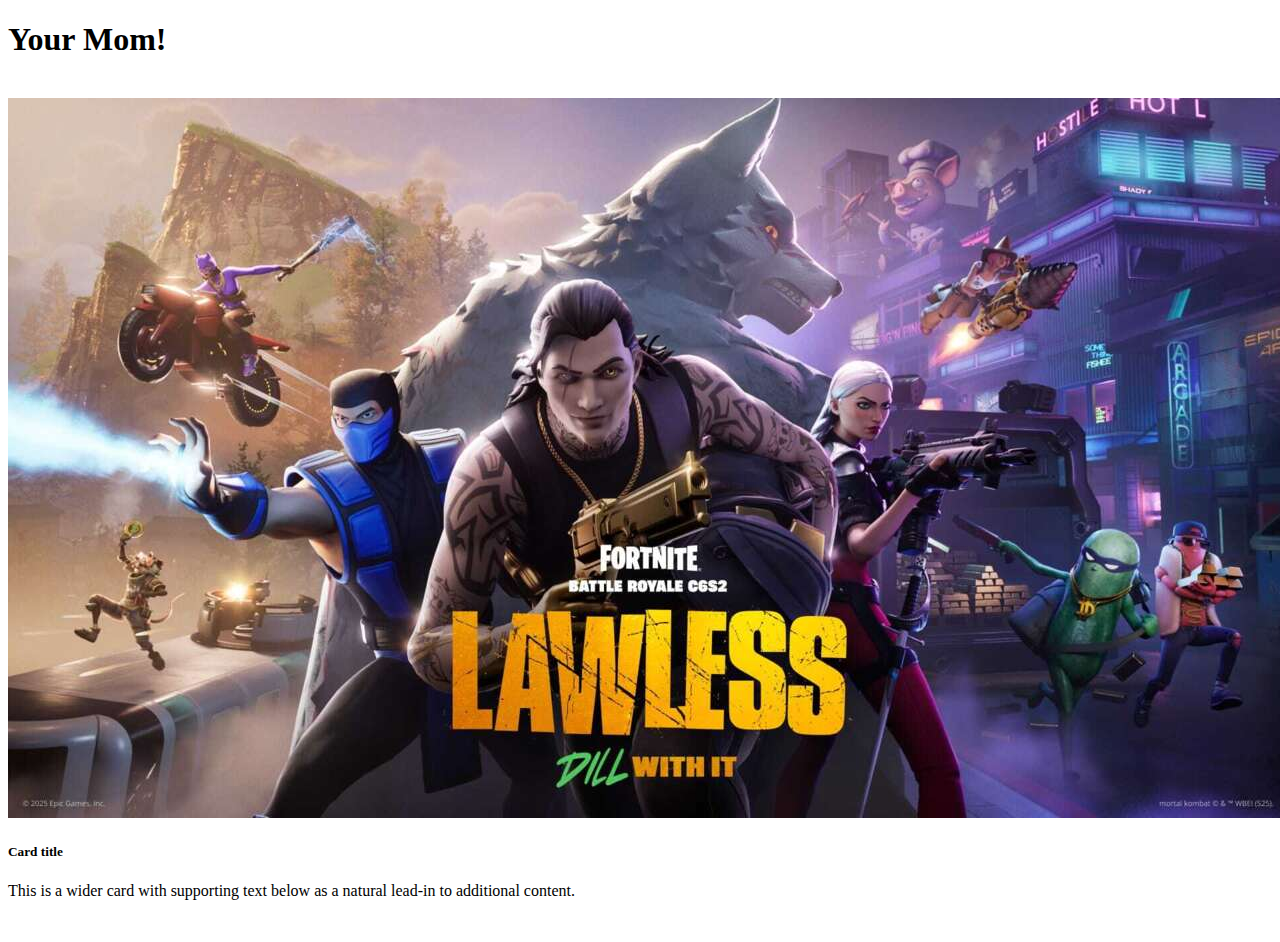
==== ct-Module05-bootstrap-Assignment02-recreatePage/home.html @ de4bc873 "Finished navbar" ====
<!DOCTYPE html>
<html lang="en">
<head>
    <meta charset="UTF-8">
    <meta name="viewport" content="width=device-width, initial-scale=1.0">
    <title>Home</title>
</head>
<body>
    <h1>Your Mom!</h1>
    <div class="container-fluid" id="homeContainer">
        <div class="topStoryContainer d-grid justify-content-around row">
            <div class="row row-cols-1 row-cols-md-2" id="twoTopAritcles">
                <div class="row-md- card-img-overlay" id="article1">
                    <img class="placeholder">
                    <div class="card bg-transparent text-light">
                        <img src="assets/img/gsExampleImg01.jpg" class="card-img" alt="card-img-overlay">
                        <div class="card-img-overlay">
                            <h5 class="card-title">Card title</h5>
                            <p class="card-text">This is a wider card with supporting text below as a natural lead-in to additional content.</p>
                            
                        </div>
                        </div>
                </div>
                <div id="article2 grid-cols-5">
                    <img class="placeholder" id="article2">
                </div>
            </div>
        </div>
        <!-- end of topStoryContainer -->

    </div>
</body>
</html>
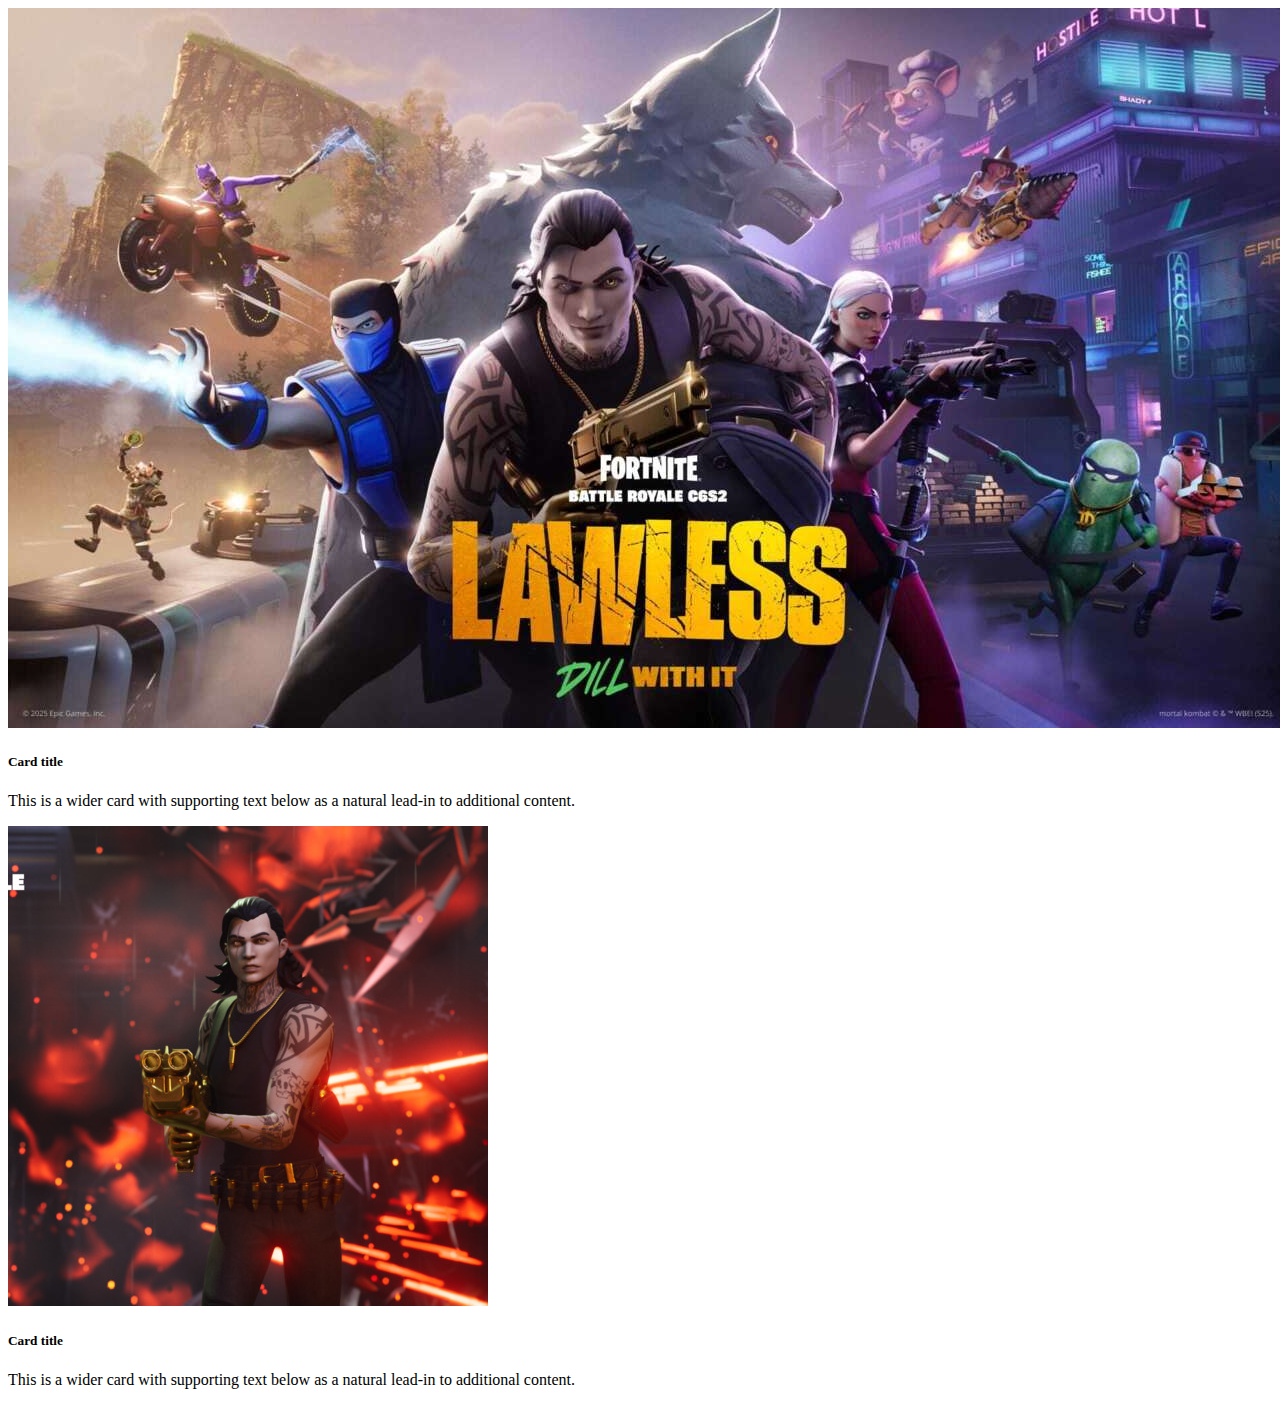
==== commit f768d01a: "Added home content" ====
--- a/ct-Module05-bootstrap-Assignment02-recreatePage/home.html
+++ b/ct-Module05-bootstrap-Assignment02-recreatePage/home.html
@@ -1,33 +1,35 @@
 <!DOCTYPE html>
 <html lang="en">
 <head>
-    <meta charset="UTF-8">
-    <meta name="viewport" content="width=device-width, initial-scale=1.0">
     <title>Home</title>
 </head>
-<body>
-    <h1>Your Mom!</h1>
-    <div class="container-fluid" id="homeContainer">
-        <div class="topStoryContainer d-grid justify-content-around row">
-            <div class="row row-cols-1 row-cols-md-2" id="twoTopAritcles">
-                <div class="row-md- card-img-overlay" id="article1">
-                    <img class="placeholder">
-                    <div class="card bg-transparent text-light">
-                        <img src="assets/img/gsExampleImg01.jpg" class="card-img" alt="card-img-overlay">
+</body>
+    <div class="container-fluid h-100 position-relative d-grid flex-column" id="homeContainer">
+        <div class="card-group" id="topStoryContainer">
+            <div class="row gx-md-0 gx-lg-3 gy-3 px-md-3" id="topAritcles">
+                
+                <!-- First Card - Larger on md/lg -->
+                <div class="col-12 col-md-7 align-items-stretch">
+                    <div class="card text-light bg-danger box-content">
+                        <img src="assets/img/gsTopStory01.jpg" class="card-img img-fluid object-fit-cover" alt="card-img-overlay">
                         <div class="card-img-overlay">
                             <h5 class="card-title">Card title</h5>
                             <p class="card-text">This is a wider card with supporting text below as a natural lead-in to additional content.</p>
-                            
                         </div>
+                    </div>
+                </div>
+                <div class="col-12 col-md-5">
+                    <div class="card text-light bg-primary">
+                        <img src="assets/img/gsTopStory02.jpg" class="card-img img-fluid object-fit-cover" alt="card-img-overlay">
+                        <div class="card-img-overlay">
+                            <h5 class="card-title">Card title</h5>
+                            <p class="card-text">This is a wider card with supporting text below as a natural lead-in to additional content.</p>
                         </div>
+                    </div>
                 </div>
-                <div id="article2 grid-cols-5">
-                    <img class="placeholder" id="article2">
-                </div>
+                
             </div>
         </div>
         <!-- end of topStoryContainer -->
-
     </div>
 </body>
-</html>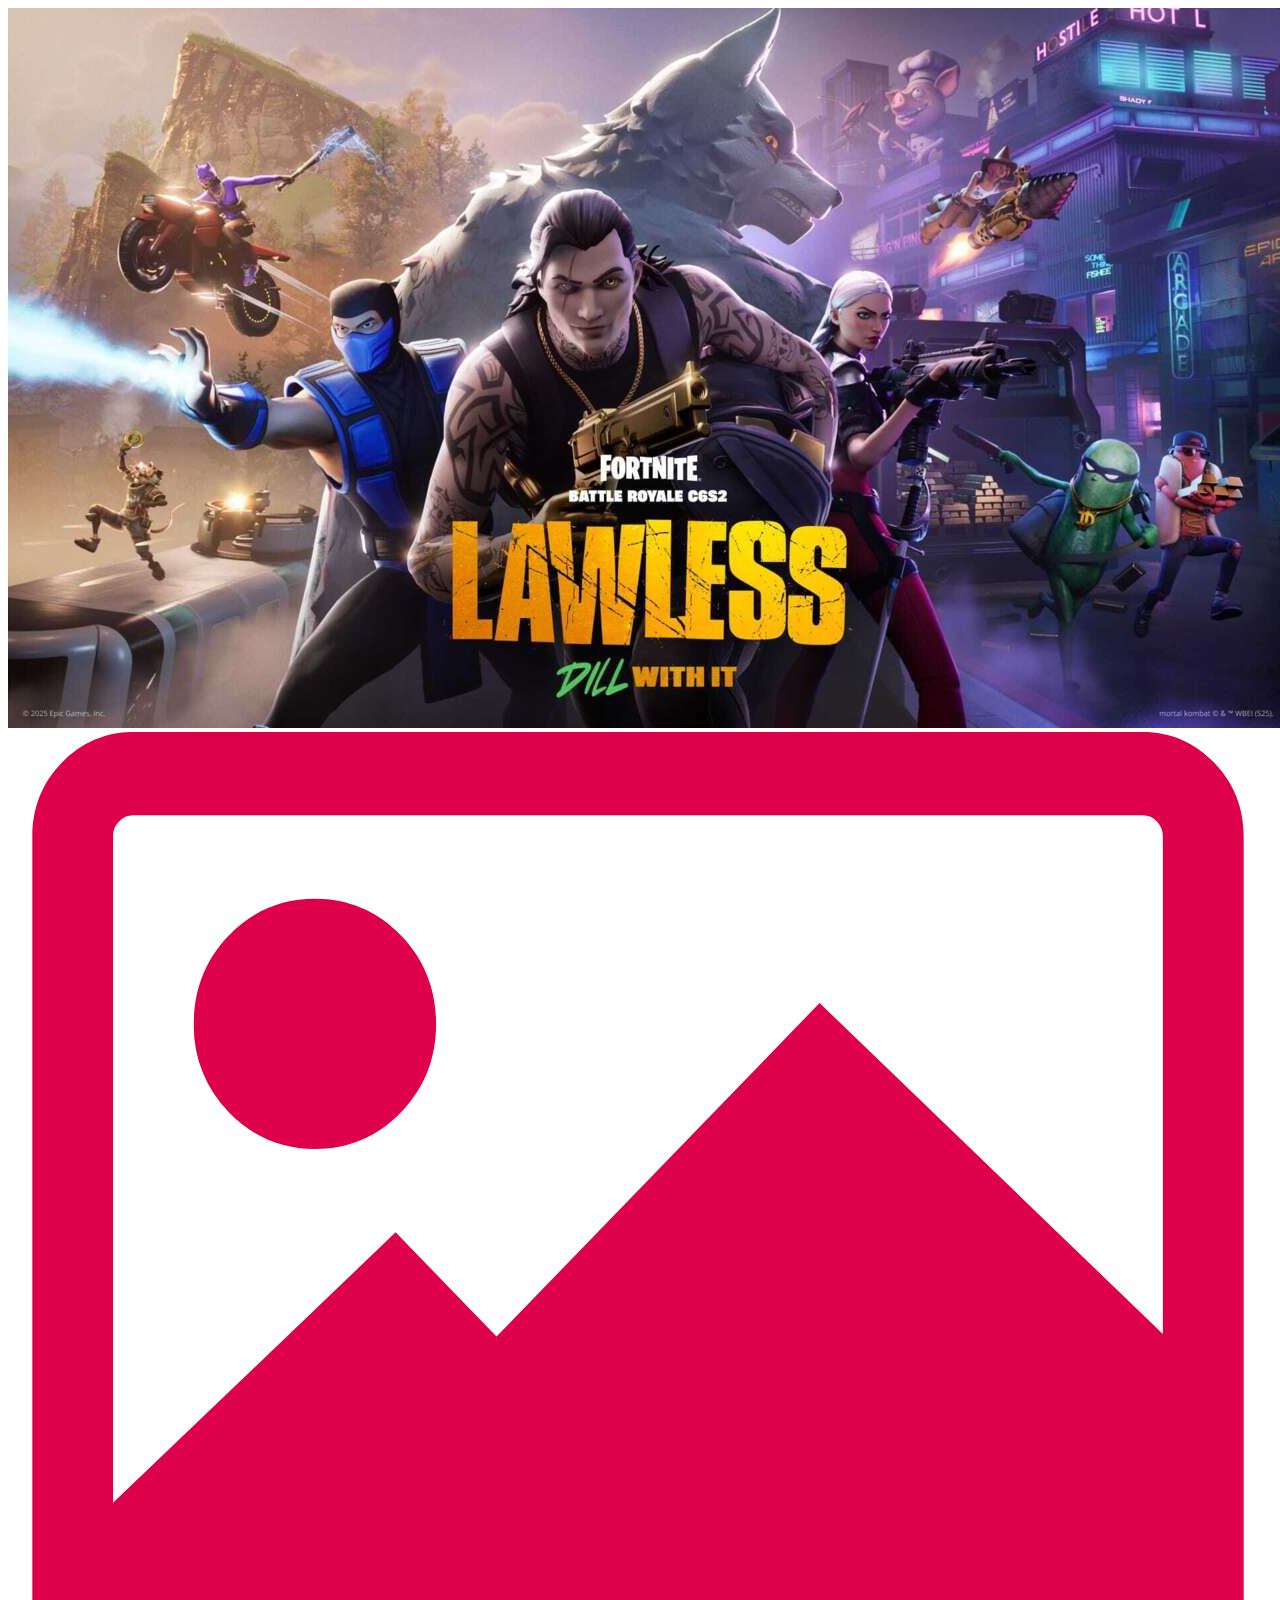
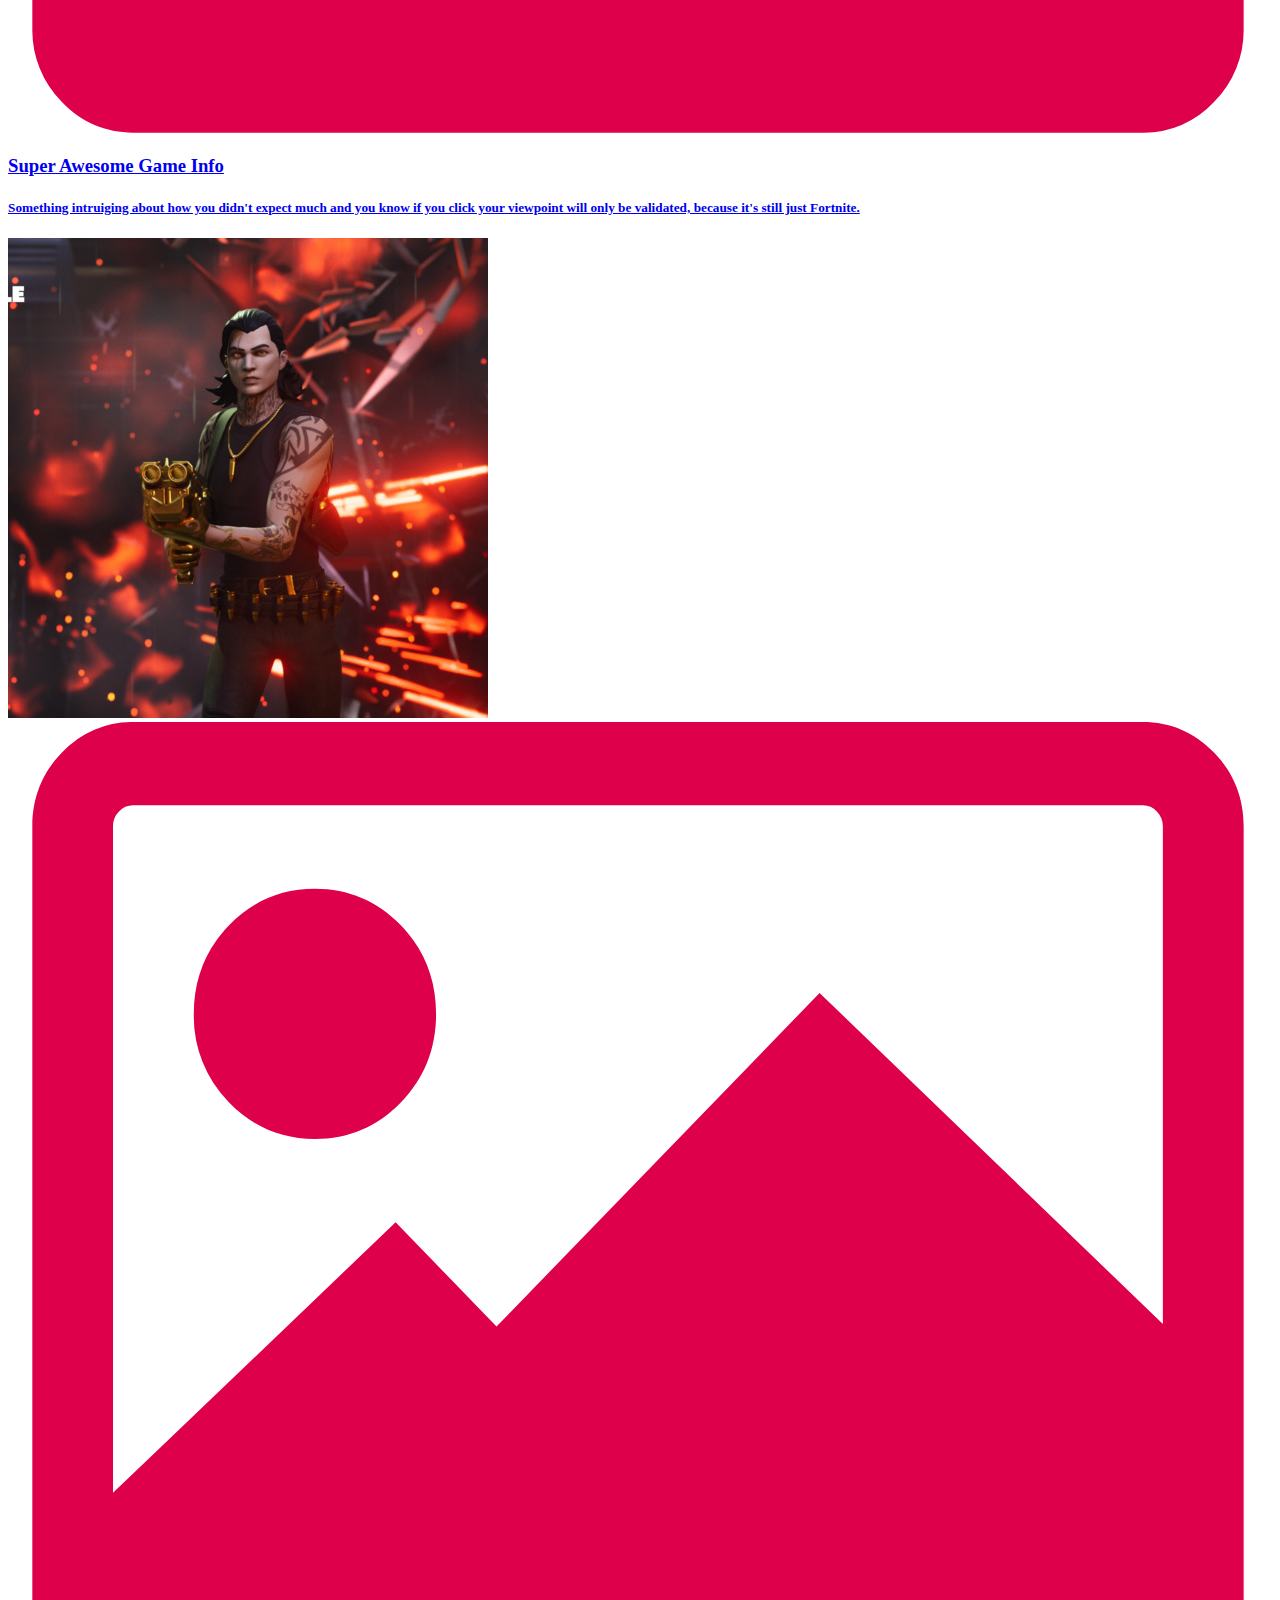
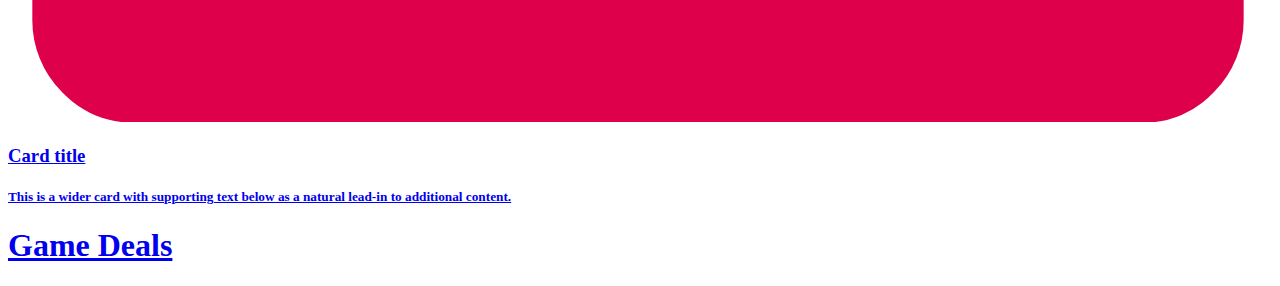
==== commit 4330c030: "Finished cards, added carousel" ====
--- a/ct-Module05-bootstrap-Assignment02-recreatePage/home.html
+++ b/ct-Module05-bootstrap-Assignment02-recreatePage/home.html
@@ -3,33 +3,57 @@
 <head>
     <title>Home</title>
 </head>
-</body>
+<body>
     <div class="container-fluid h-100 position-relative d-grid flex-column" id="homeContainer">
         <div class="card-group" id="topStoryContainer">
-            <div class="row gx-md-0 gx-lg-3 gy-3 px-md-3" id="topAritcles">
-                
-                <!-- First Card - Larger on md/lg -->
-                <div class="col-12 col-md-7 align-items-stretch">
-                    <div class="card text-light bg-danger box-content">
+            <div class="row gx-md-0 gx-lg-3 gy-3 px-md-3 align-items-stretch" id="topArticles">
+                <!-- First Card - Larger on md/lg - fullwidth on sm -->
+                <div class="col-12 col-md-7 d-flex">
+                    <a href="#" class="card text-light w-100">
                         <img src="assets/img/gsTopStory01.jpg" class="card-img img-fluid object-fit-cover" alt="card-img-overlay">
-                        <div class="card-img-overlay">
-                            <h5 class="card-title">Card title</h5>
-                            <p class="card-text">This is a wider card with supporting text below as a natural lead-in to additional content.</p>
+                        <div class="card-img-overlay d-block">
+                            <div class="img-overlay-icon d-flex flex-column align-content-center justify-content-center align-items-center">
+                                <!-- gamespot vector img-symbol -->
+                                    <svg class="icon" viewBox="0 0 24 19" fill="#de004a">
+                                        <path fill-rule="evenodd" d="M21.545 0c.527 0 .979.193 1.354.581.375.388.563.854.563 1.398v15.042a1.94 1.94 0 0 1-.563 1.398 1.815 1.815 0 0 1-1.354.581H2.378c-.527 0-.979-.193-1.354-.581a1.94 1.94 0 0 1-.562-1.398V1.979c0-.544.187-1.01.562-1.398A1.815 1.815 0 0 1 2.378 0h19.167Zm0 1.583H2.378a.36.36 0 0 0-.27.118.387.387 0 0 0-.114.278v12.658L7.36 9.5l1.916 1.98 6.134-6.334 6.518 6.285V1.979c0-.107-.039-.2-.114-.278a.36.36 0 0 0-.27-.118ZM8.128 5.542c0 .66-.223 1.22-.67 1.682-.448.462-.991.693-1.63.693-.64 0-1.182-.23-1.63-.693a2.328 2.328 0 0 1-.67-1.682c0-.66.223-1.221.67-1.683.448-.462.99-.693 1.63-.693.639 0 1.182.231 1.63.693.447.462.67 1.023.67 1.683Z">
+                                        </path>
+                                    </svg>
+                            </div>
+                            <div class="card-spacer d-block row"></div>
+                            <h3 class="card-title">Super Awesome Game Info</h3>
+                            <h5 class="card-text">Something intruiging about how you didn't expect much and you know if you click your viewpoint will only be validated, because it's still just Fortnite.</h5>
                         </div>
-                    </div>
+                    </a>
                 </div>
-                <div class="col-12 col-md-5">
-                    <div class="card text-light bg-primary">
-                        <img src="assets/img/gsTopStory02.jpg" class="card-img img-fluid object-fit-cover" alt="card-img-overlay">
-                        <div class="card-img-overlay">
-                            <h5 class="card-title">Card title</h5>
-                            <p class="card-text">This is a wider card with supporting text below as a natural lead-in to additional content.</p>
+                <!-- Second car - (12 - first card col# on md/lg) - fullwidth on sm -->
+                <div class="col-12 col-md-5 d-flex">
+                    <a href="#" class="card text-light w-100">
+                        <img src="assets/img/gsTopStory02.jpg" class="card-img object-fit-cover img-fluid" alt="card-img-overlay">
+                        <div class="card-img-overlay d-block row">
+                            <div class="img-overlay-icon d-flex flex-column align-content-center justify-content-center align-items-center">
+                                <!-- gamespot vector img-symbol -->
+                                    <svg class="icon" viewBox="0 0 24 19" fill="#de004a">
+                                        <path fill-rule="evenodd" d="M21.545 0c.527 0 .979.193 1.354.581.375.388.563.854.563 1.398v15.042a1.94 1.94 0 0 1-.563 1.398 1.815 1.815 0 0 1-1.354.581H2.378c-.527 0-.979-.193-1.354-.581a1.94 1.94 0 0 1-.562-1.398V1.979c0-.544.187-1.01.562-1.398A1.815 1.815 0 0 1 2.378 0h19.167Zm0 1.583H2.378a.36.36 0 0 0-.27.118.387.387 0 0 0-.114.278v12.658L7.36 9.5l1.916 1.98 6.134-6.334 6.518 6.285V1.979c0-.107-.039-.2-.114-.278a.36.36 0 0 0-.27-.118ZM8.128 5.542c0 .66-.223 1.22-.67 1.682-.448.462-.991.693-1.63.693-.64 0-1.182-.23-1.63-.693a2.328 2.328 0 0 1-.67-1.682c0-.66.223-1.221.67-1.683.448-.462.99-.693 1.63-.693.639 0 1.182.231 1.63.693.447.462.67 1.023.67 1.683Z">
+                                        </path>
+                                    </svg>
+                            </div>
+                            <div class="card-spacer d-block"></div>
+                            <h3 class="card-title">Card title</h3>
+                            <h5 class="card-text">This is a wider card with supporting text below as a natural lead-in to additional content.</h5>
                         </div>
-                    </div>
+                    </a>
                 </div>
-                
+            </div>
+            <!-- end of topAritcles -->
+        </div>
+        <!-- end of topStoryContainer -->
+        <div class="row d-flex" id="carouselTop">
+            <div class="col-6 float-left">
+                <a href="#">
+                    <h1>Game Deals</h1>
+                </a>
             </div>
         </div>
-        <!-- end of topStoryContainer -->
     </div>
 </body>
+</html>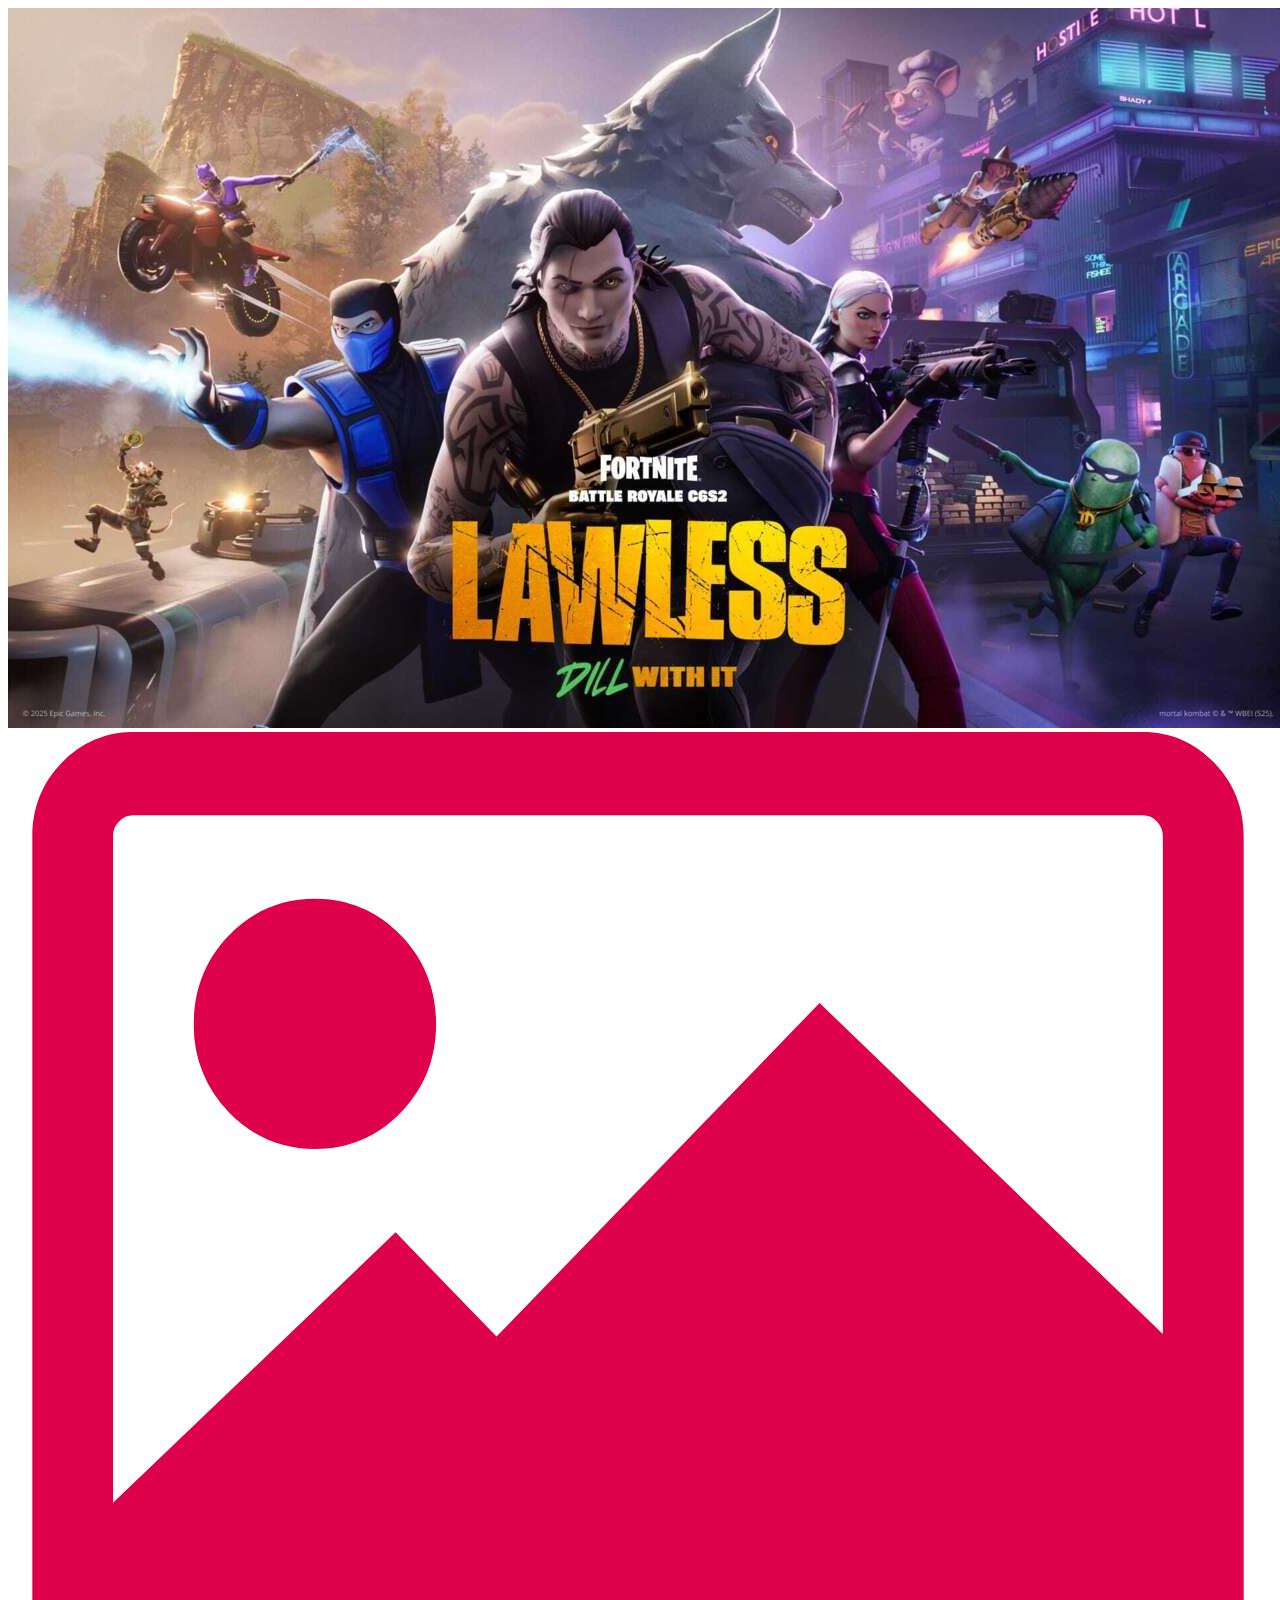
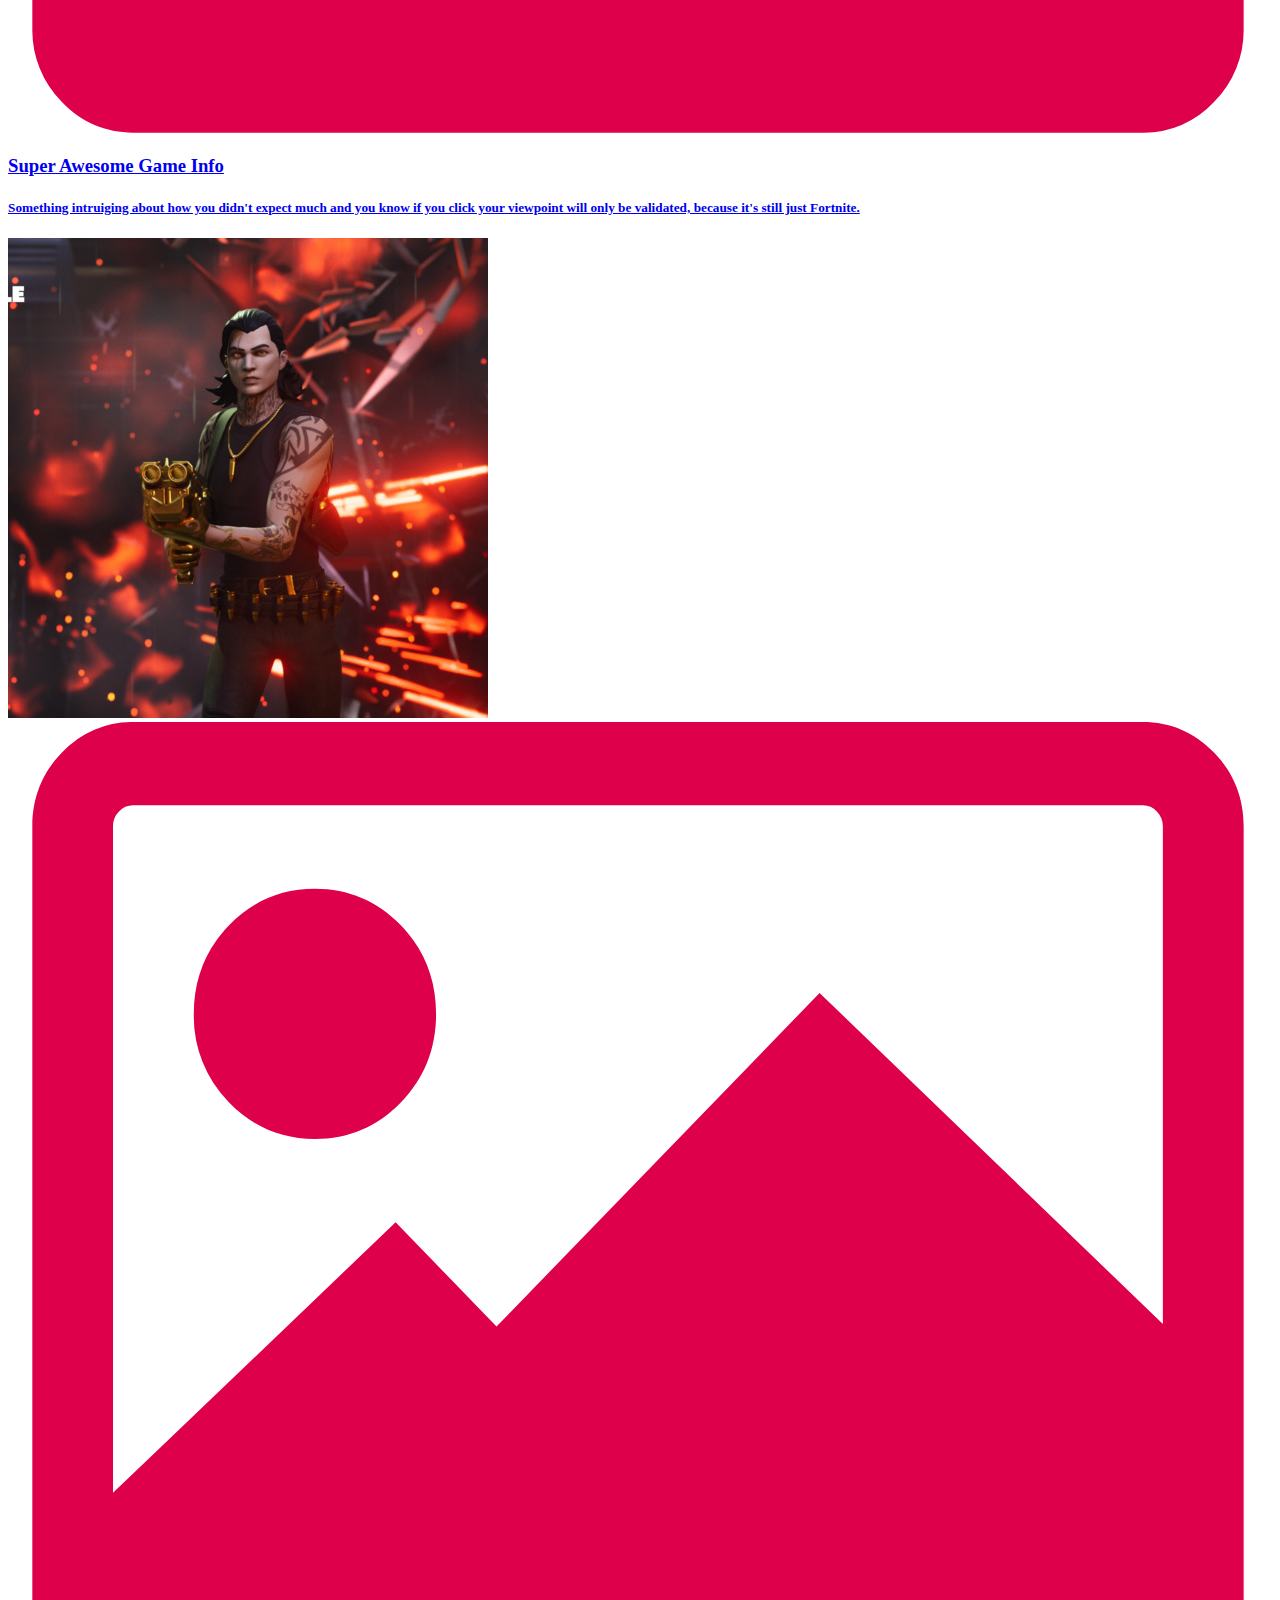
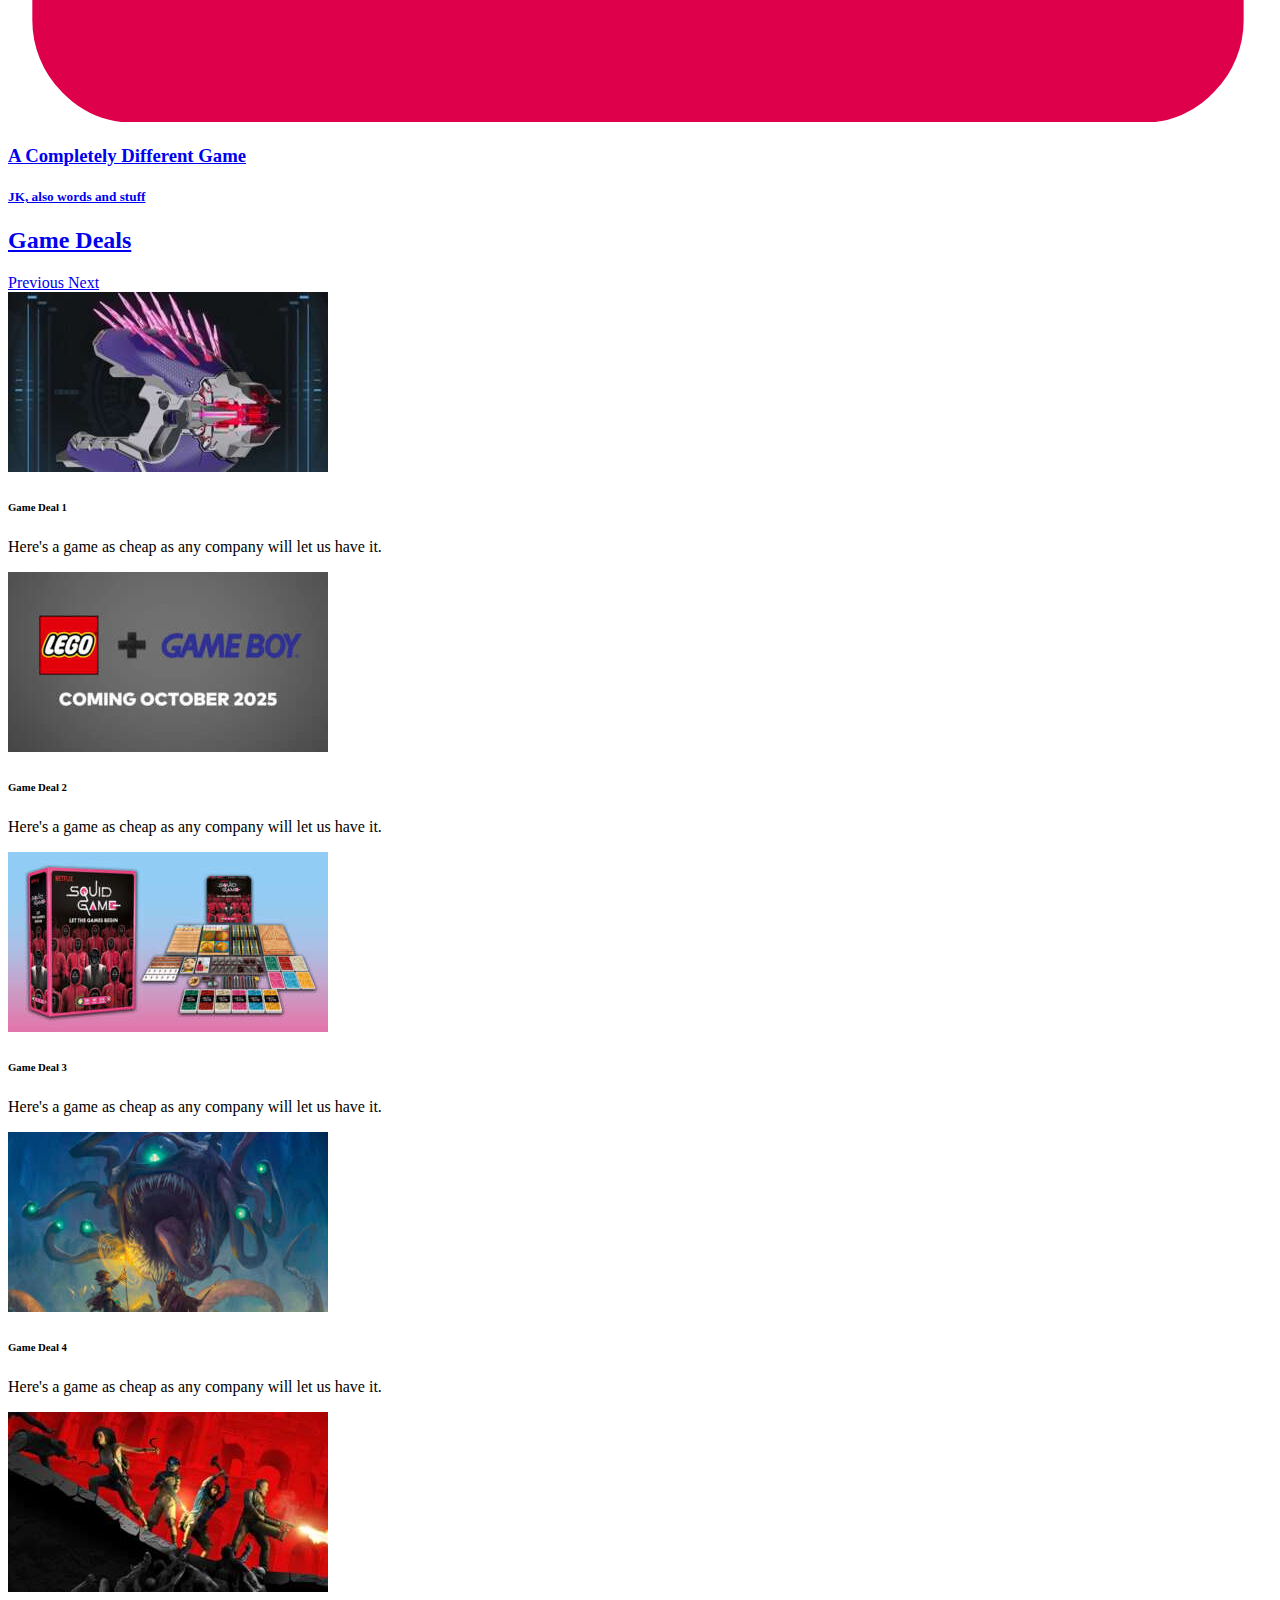
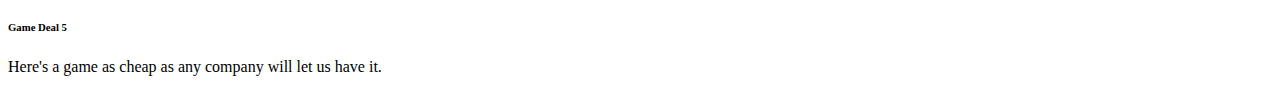
==== commit a27265f9: "Checkpoint to optimize carousel" ====
--- a/ct-Module05-bootstrap-Assignment02-recreatePage/home.html
+++ b/ct-Module05-bootstrap-Assignment02-recreatePage/home.html
@@ -38,8 +38,8 @@
                                     </svg>
                             </div>
                             <div class="card-spacer d-block"></div>
-                            <h3 class="card-title">Card title</h3>
-                            <h5 class="card-text">This is a wider card with supporting text below as a natural lead-in to additional content.</h5>
+                            <h3 class="card-title">A Completely Different Game</h3>
+                            <h5 class="card-text">JK, also words and stuff</h5>
                         </div>
                     </a>
                 </div>
@@ -47,13 +47,85 @@
             <!-- end of topAritcles -->
         </div>
         <!-- end of topStoryContainer -->
-        <div class="row d-flex" id="carouselTop">
-            <div class="col-6 float-left">
-                <a href="#">
-                    <h1>Game Deals</h1>
-                </a>
+        <div class="d-grid col py-4 w-100" id="carouselContainer">
+            <div class="row" id="carouselHeader">
+                <div class="cols-6 float-left col" id="carouselHeaderLink">
+                    <a href="#">
+                        <h2>Game Deals</h2>
+                    </a>
+                </div>
+                    <div class="col-6 col rowcontainer" id="carouselHeaderControls">
+                        <div class="d-flex col w-100 float-right">
+                            <a class="carousel-control-prev g" href="#dealsCarousel" role="button" data-bs-slide="prev">
+                                <span class="carousel-control-prev-icon"></span>
+                                <span class="visually-hidden">Previous</span>
+                            </a>
+                            <a class="carousel-control-next" href="#dealsCarousel" role="button" aria-hidden="true" data-bs-slide="next">
+                                <span class="carousel-control-next-icon"></span>
+                                <span class="visually-hidden">Next</span>
+                            </a>
+                        </div>
+                    </div>
+                    <!-- end carouselHeaderControls -->
             </div>
+            <!-- end of dealsCarouselTop -->
+            <div class="carousel slide pointer-event pt-4" id="dealsCarousel">
+                <div class="carousel-inner">
+                    <div class="carousel-item active row">
+                        <div class="d-grid col w-100 gx-2 nowrap" alt="Slide 1" id="slide1">
+                            <div class="card col-3 col">
+                                <img src="assets/img/gsCarousell1.jpg" class="card-img-top" alt="...">
+                                <div class="card-body">
+                                    <h6 class="card-title">Game Deal 1</h6>
+                                    <p class="card-text">Here's a game as cheap as any company will let us have it.</p>
+                                </div>
+                            </div>
+                            <!-- end card 1 -->
+                            <div class="card col-3 col">
+                                <img src="assets/img/gsCarousell2.jpg" class="card-img-top" alt="...">
+                                <div class="card-body">
+                                    <h6 class="card-title">Game Deal 2</h6>
+                                    <p class="card-text">Here's a game as cheap as any company will let us have it.</p>
+                                </div>
+                            </div>
+                            <!-- end card 2 -->
+                            <div class="card col-3 col">
+                                <img src="assets/img/gsCarousell3.jpg" class="card-img-top" alt="...">
+                                <div class="card-body">
+                                    <h6 class="card-title">Game Deal 3</h6>
+                                    <p class="card-text">Here's a game as cheap as any company will let us have it.</p>
+                                </div>
+                            </div>
+                            <!-- end card 3 -->
+                            <div class="card col-3">
+                                <img src="assets/img/gsCarousell4.jpg" class="card-img-top" alt="...">
+                                <div class="card-body">
+                                    <h6 class="card-title">Game Deal 4</h6>
+                                    <p class="card-text">Here's a game as cheap as any company will let us have it.</p>
+                                </div>
+                            </div>
+                            <!-- end card 4 -->
+                        </div>
+                        <!-- end slide 1 -->
+                    </div>
+                    <!-- end carousel item 1 -->
+                    <div class="carousel-item">
+                        <div class="d-block w-100" alt="Slide 2" id="slide2">
+                            <div class="card col-3">
+                                <img src="assets/img/gsCarousell5.jpg" class="card-img-top" alt="...">
+                                <div class="card-body">
+                                    <h6 class="card-title">Game Deal 5</h6>
+                                    <p class="card-text">Here's a game as cheap as any company will let us have it.</p>
+                                </div>
+                            </div>
+                        </div>
+                    </div>
+                </div>
+                <!-- end carousel inner -->
+            </div>
+            <!-- end of dealsCarousel -->
         </div>
+        <!-- end of carouselContainer -->
     </div>
 </body>
 </html>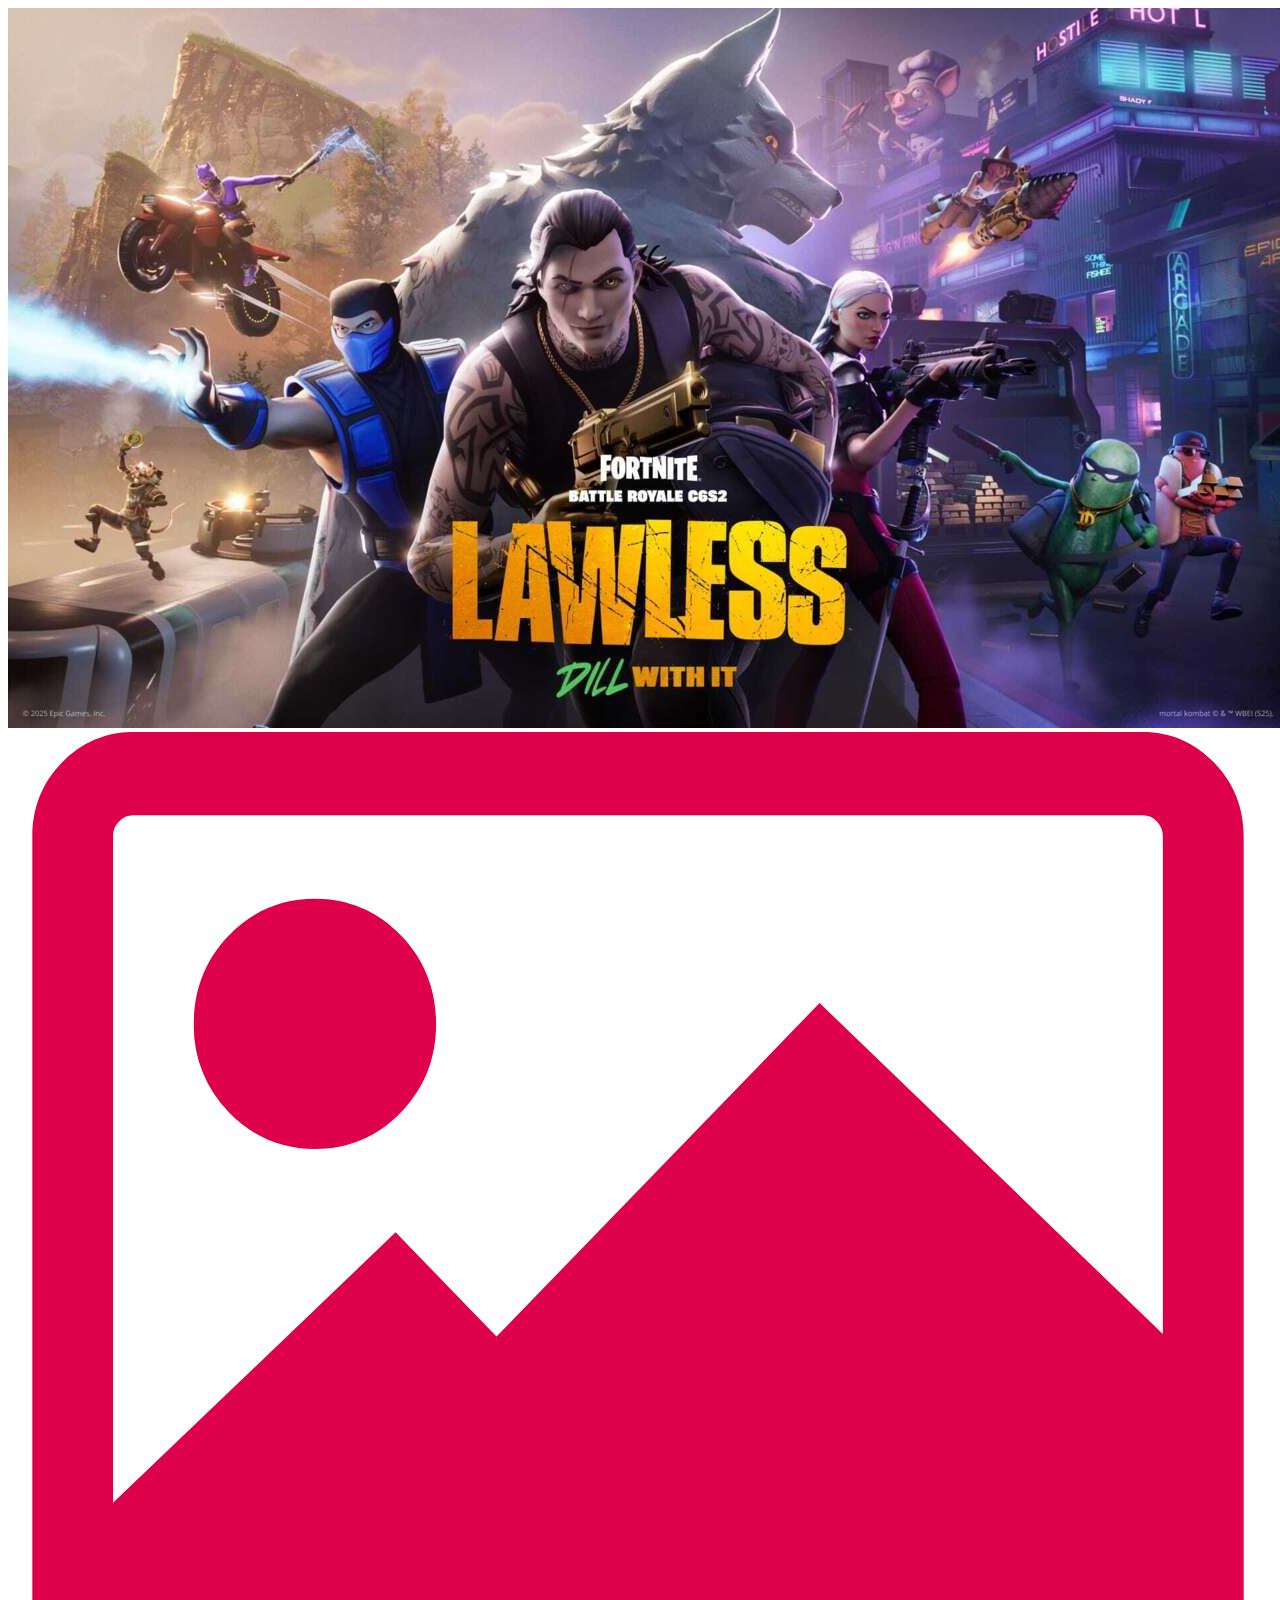
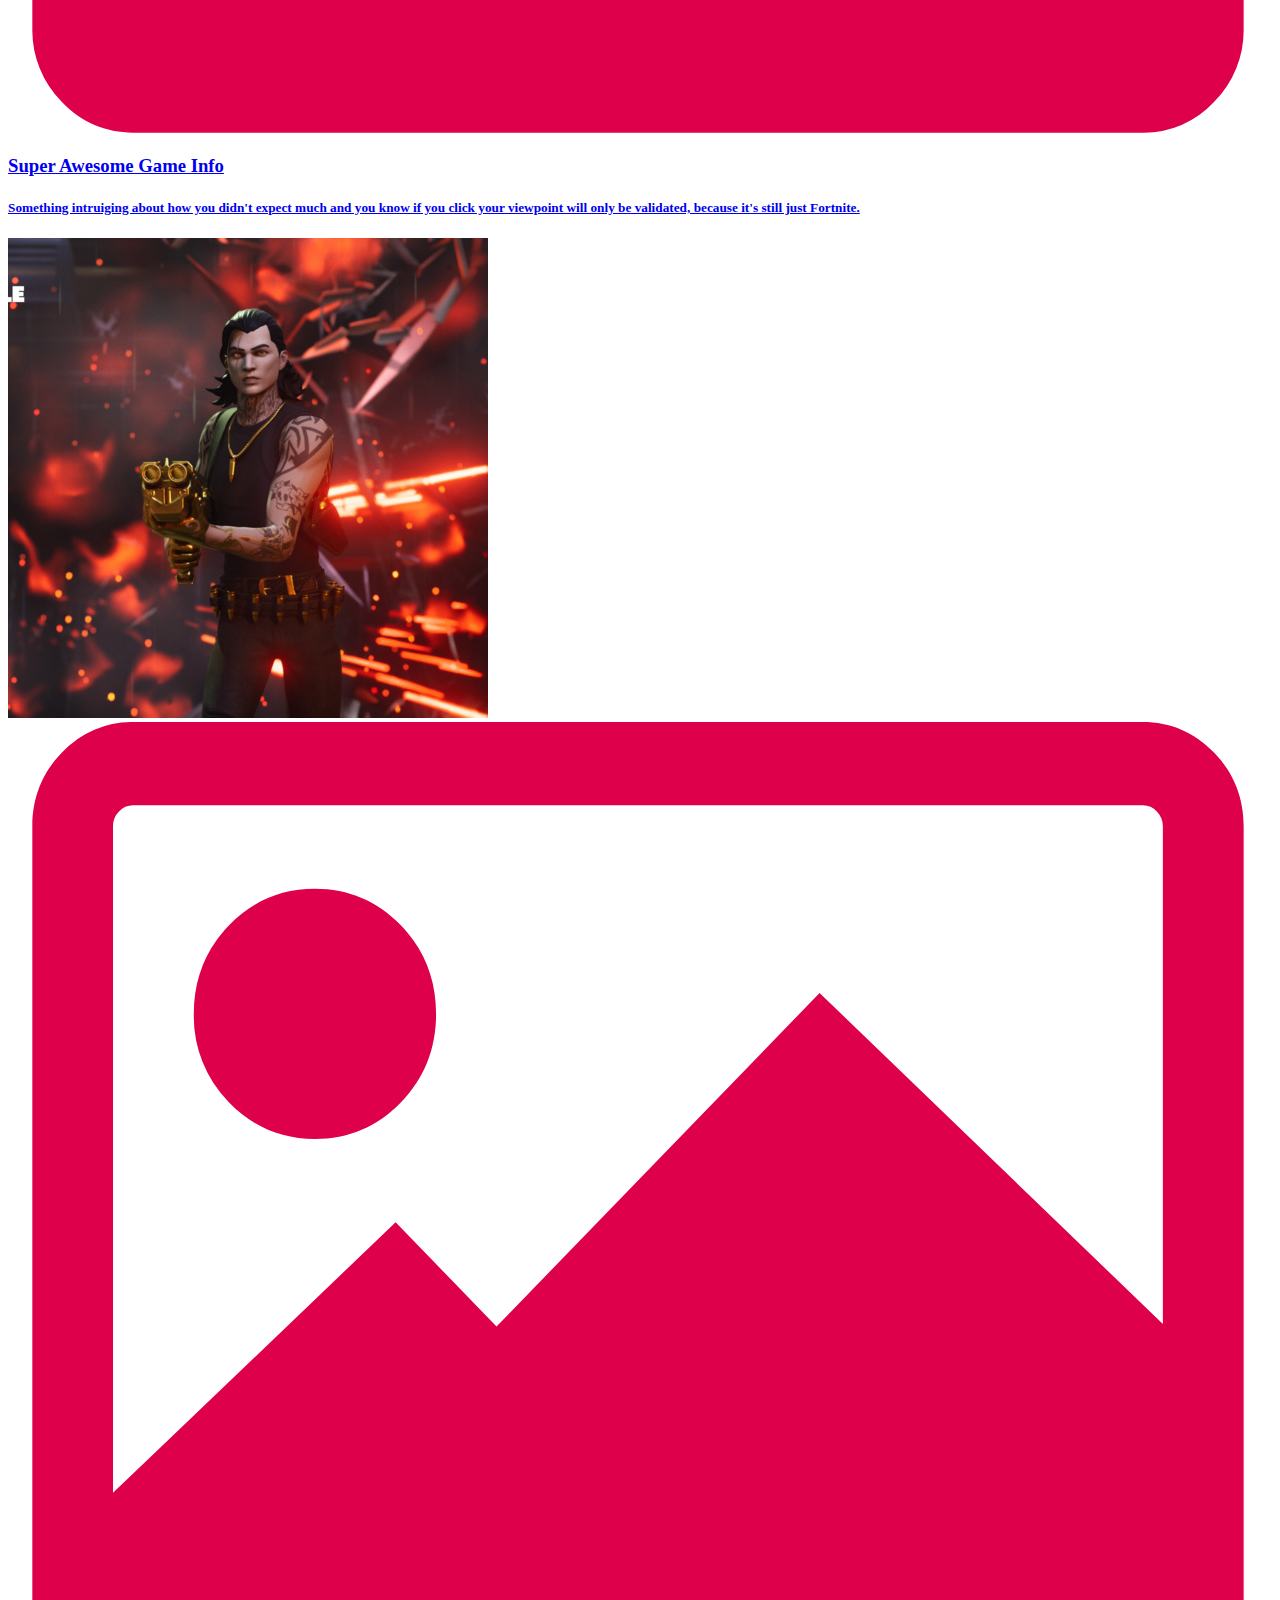
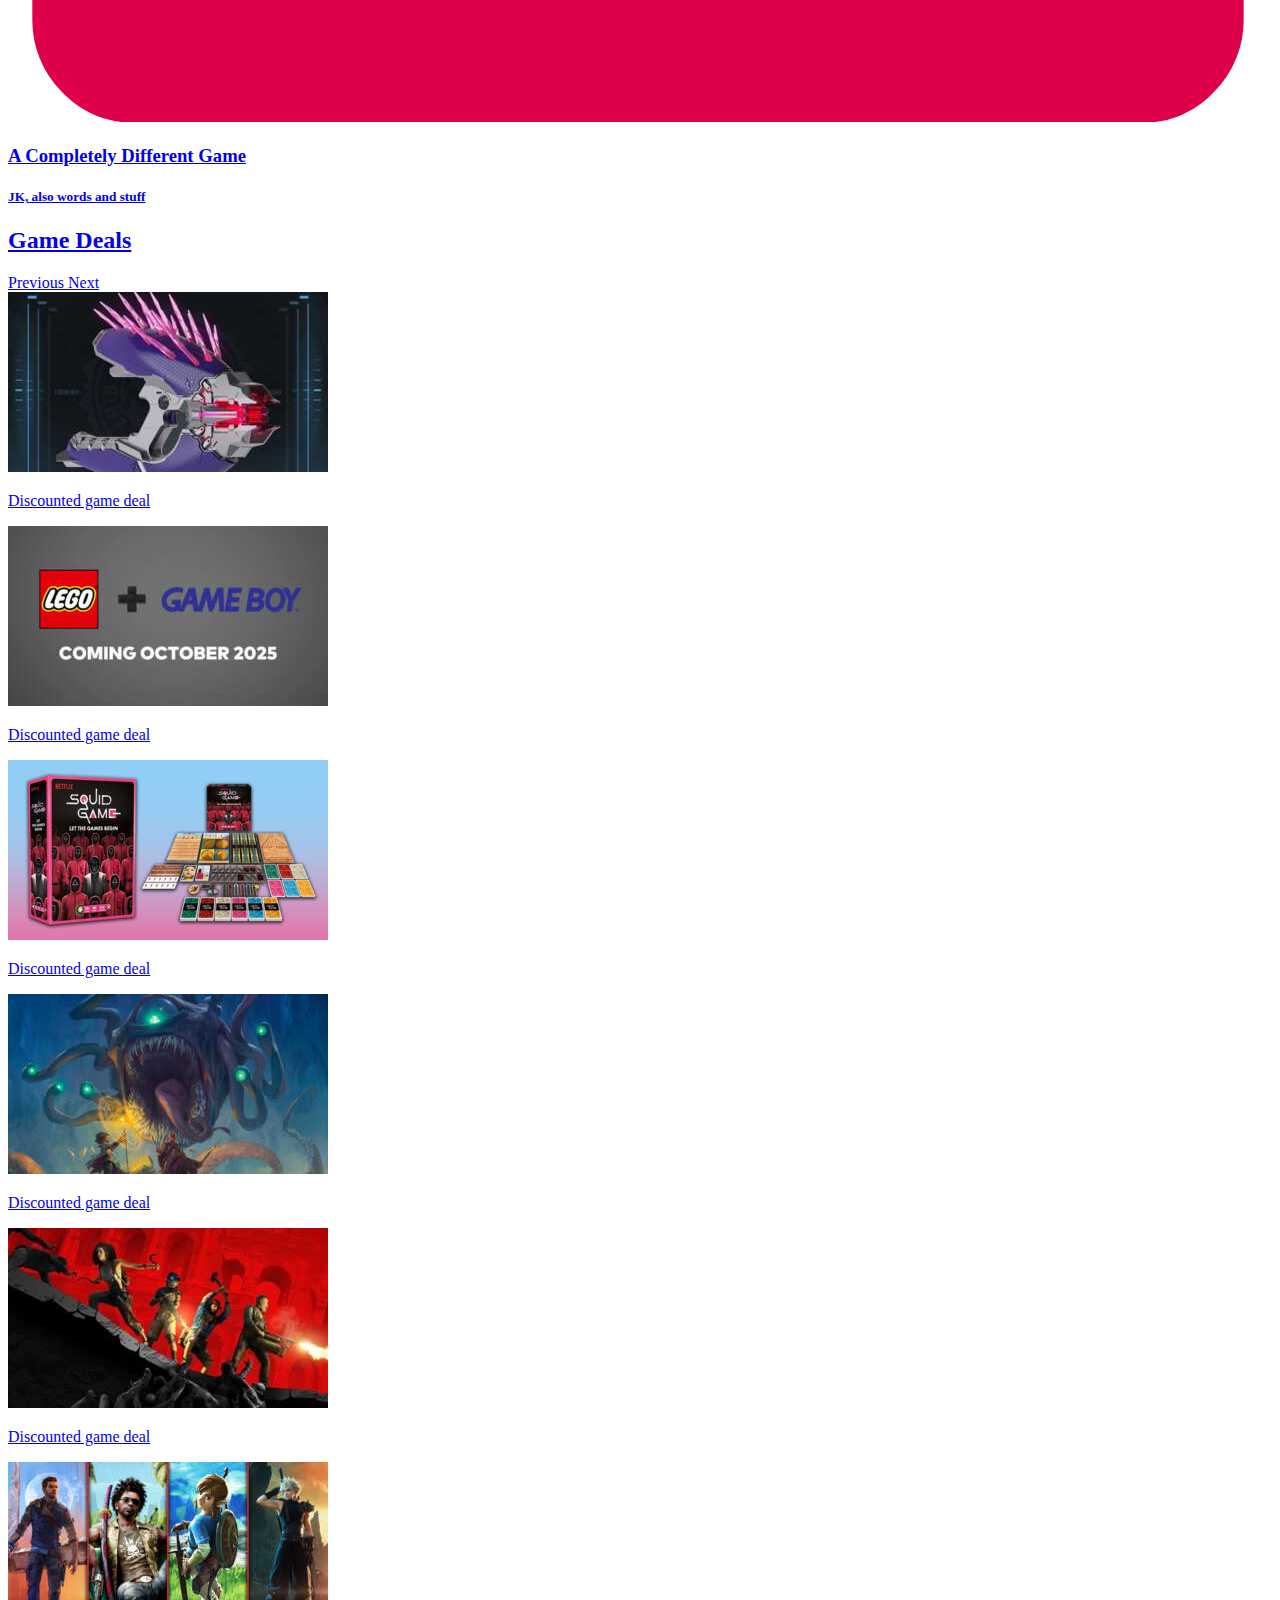
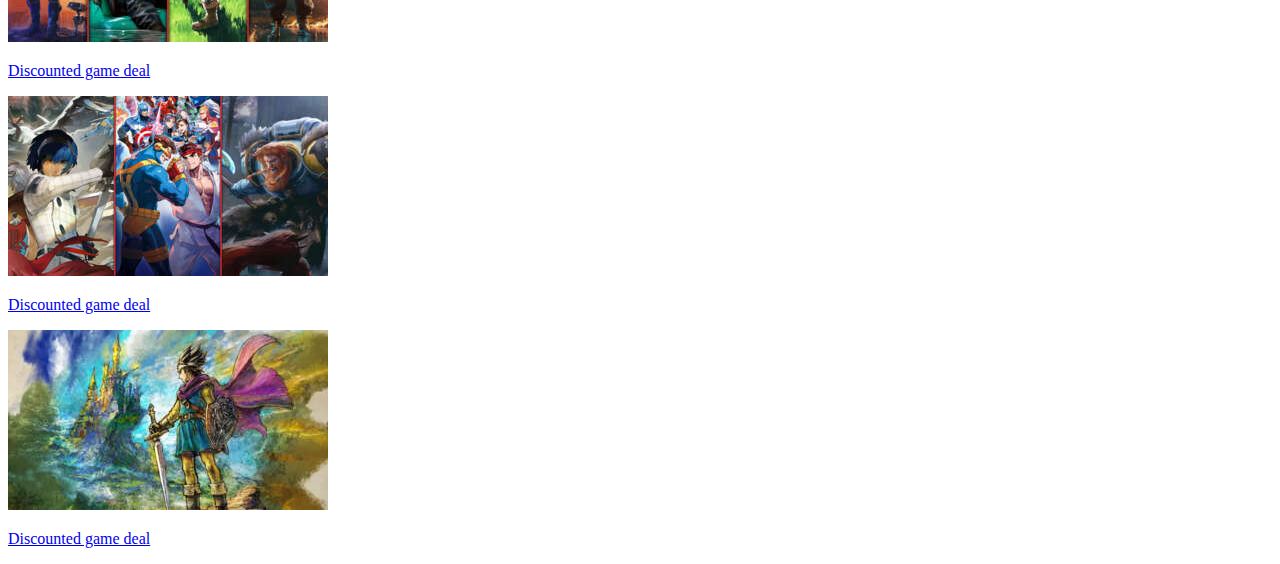
==== commit adcf19f5: "Finilized home.html" ====
--- a/ct-Module05-bootstrap-Assignment02-recreatePage/home.html
+++ b/ct-Module05-bootstrap-Assignment02-recreatePage/home.html
@@ -47,85 +47,149 @@
             <!-- end of topAritcles -->
         </div>
         <!-- end of topStoryContainer -->
-        <div class="d-grid col py-4 w-100" id="carouselContainer">
-            <div class="row" id="carouselHeader">
-                <div class="cols-6 float-left col" id="carouselHeaderLink">
-                    <a href="#">
-                        <h2>Game Deals</h2>
+
+        <div class="container py-3" id="carouselContainer">
+            <!-- Carousel Header -->
+            <div class="d-flex justify-content-between align-items-center mb-3">
+                <a href="#" class="text-decoration-none justify-content-end">
+                    <h2 class="mb-0">Game Deals</h2>
+                </a>
+                <div>
+                    <a class="carousel-control-prev me-2" href="#dealsCarousel" role="button" data-bs-target="#dealsCarousel" data-bs-slide="prev">
+                        <span class="carousel-control-prev-icon"></span>
+                        <span class="visually-hidden">Previous</span>
+                    </a>
+                    <a class="carousel-control-next" href="#dealsCarousel" role="button" data-bs-target="#dealsCarousel" data-bs-slide="next">
+                        <span class="carousel-control-next-icon"></span>
+                        <span class="visually-hidden">Next</span>
                     </a>
                 </div>
-                    <div class="col-6 col rowcontainer" id="carouselHeaderControls">
-                        <div class="d-flex col w-100 float-right">
-                            <a class="carousel-control-prev g" href="#dealsCarousel" role="button" data-bs-slide="prev">
-                                <span class="carousel-control-prev-icon"></span>
-                                <span class="visually-hidden">Previous</span>
-                            </a>
-                            <a class="carousel-control-next" href="#dealsCarousel" role="button" aria-hidden="true" data-bs-slide="next">
-                                <span class="carousel-control-next-icon"></span>
-                                <span class="visually-hidden">Next</span>
-                            </a>
-                        </div>
-                    </div>
-                    <!-- end carouselHeaderControls -->
             </div>
-            <!-- end of dealsCarouselTop -->
-            <div class="carousel slide pointer-event pt-4" id="dealsCarousel">
+        
+            <!-- Carousel -->
+            <div id="dealsCarousel" class="carousel slide">
                 <div class="carousel-inner">
-                    <div class="carousel-item active row">
-                        <div class="d-grid col w-100 gx-2 nowrap" alt="Slide 1" id="slide1">
-                            <div class="card col-3 col">
-                                <img src="assets/img/gsCarousell1.jpg" class="card-img-top" alt="...">
-                                <div class="card-body">
-                                    <h6 class="card-title">Game Deal 1</h6>
-                                    <p class="card-text">Here's a game as cheap as any company will let us have it.</p>
+                    <div class="carousel-item active" id="slide1">
+                        <div class="row g-3">
+                            <div class="col-3">
+                                <div class="card">
+                                    <a href="#"><img src="assets/img/gsCarousell1.jpg" class="card-img-top" alt="Game 1">
+                                        <div class="card-body">
+                                            <p class="card-text">
+                                                 <a href="#">
+                                                     Discounted game deal
+                                                </a>
+                                            </p>
+                                        </div>
+                                    </a>
                                 </div>
+                                <!-- end card -->
                             </div>
-                            <!-- end card 1 -->
-                            <div class="card col-3 col">
-                                <img src="assets/img/gsCarousell2.jpg" class="card-img-top" alt="...">
-                                <div class="card-body">
-                                    <h6 class="card-title">Game Deal 2</h6>
-                                    <p class="card-text">Here's a game as cheap as any company will let us have it.</p>
+                            <div class="col-3">
+                                <div class="card">
+                                    <a href="#"><img src="assets/img/gsCarousell2.jpg" class="card-img-top" alt="Game 2">
+                                    <div class="card-body">
+                                        <p class="card-text">
+                                                 <a href="#">
+                                                     Discounted game deal
+                                                </a>
+                                            </p>
+                                    </div>
                                 </div>
+                                <!-- end card -->
                             </div>
-                            <!-- end card 2 -->
-                            <div class="card col-3 col">
-                                <img src="assets/img/gsCarousell3.jpg" class="card-img-top" alt="...">
-                                <div class="card-body">
-                                    <h6 class="card-title">Game Deal 3</h6>
-                                    <p class="card-text">Here's a game as cheap as any company will let us have it.</p>
+                            <div class="col-3">
+                                <div class="card">
+                                    <a href="#"><img src="assets/img/gsCarousell3.jpg" class="card-img-top" alt="Game 3">
+                                    <div class="card-body">
+                                        <p class="card-text">
+                                                 <a href="#">
+                                                     Discounted game deal
+                                                </a>
+                                            </p>
+                                    </div>
                                 </div>
+                                <!-- end card -->
                             </div>
-                            <!-- end card 3 -->
-                            <div class="card col-3">
-                                <img src="assets/img/gsCarousell4.jpg" class="card-img-top" alt="...">
-                                <div class="card-body">
-                                    <h6 class="card-title">Game Deal 4</h6>
-                                    <p class="card-text">Here's a game as cheap as any company will let us have it.</p>
+                            <div class="col-3">
+                                <div class="card">
+                                    <a href="#"><img src="assets/img/gsCarousell4.jpg" class="card-img-top" alt="Game 4">
+                                    <div class="card-body">
+                                        <p class="card-text">
+                                                 <a href="#">
+                                                     Discounted game deal
+                                                </a>
+                                            </p>
+                                    </div>
                                 </div>
-                            </div>
-                            <!-- end card 4 -->
-                        </div>
-                        <!-- end slide 1 -->
-                    </div>
-                    <!-- end carousel item 1 -->
-                    <div class="carousel-item">
-                        <div class="d-block w-100" alt="Slide 2" id="slide2">
-                            <div class="card col-3">
-                                <img src="assets/img/gsCarousell5.jpg" class="card-img-top" alt="...">
-                                <div class="card-body">
-                                    <h6 class="card-title">Game Deal 5</h6>
-                                    <p class="card-text">Here's a game as cheap as any company will let us have it.</p>
-                                </div>
+                                <!-- end card -->
                             </div>
                         </div>
                     </div>
+                    <!-- end slide1 -->
+                    <div class="carousel-item" id="slide2">
+                        <div class="row g-3"> <!-- don't switch this -->
+                            <div class="col-3"> <!-- and this -->
+                                <div class="card">
+                                    <a href="#"><img src="assets/img/gsCarousell5.jpg" class="card-img-top" alt="Game 4">
+                                    <div class="card-body">
+                                        <p class="card-text">
+                                                 <a href="#">
+                                                     Discounted game deal
+                                                </a>
+                                            </p>
+                                    </div>
+                                </div>
+                                <!-- end card -->
+                            </div>
+                            <div class="col-3">
+                                <div class="card">
+                                    <a href="#"><img src="assets/img/gsCarousell6.jpg" class="card-img-top" alt="Game 6">
+                                    <div class="card-body">
+                                        <p class="card-text">
+                                                 <a href="#">
+                                                     Discounted game deal
+                                                </a>
+                                            </p>
+                                    </div>
+                                </div>
+                                <!-- end card -->
+                            </div>
+                            <div class="col-3">
+                                <div class="card">
+                                    <a href="#"><img src="assets/img/gsCarousell7.jpg" class="card-img-top" alt="Game 7">
+                                    <div class="card-body">
+                                        <p class="card-text">
+                                                 <a href="#">
+                                                     Discounted game deal
+                                                </a>
+                                            </p>
+                                    </div>
+                                </div>
+                                <!-- end card -->
+                            </div>
+                            <div class="col-3">
+                                <div class="card">
+                                    <a href="#"><img src="assets/img/gsCarousell8.jpg" class="card-img-top" alt="Game 8">
+                                    <div class="card-body">
+                                        <p class="card-text">
+                                                 <a href="#">
+                                                     Discounted game deal
+                                                </a>
+                                            </p>
+                                    </div>
+                                </div>
+                                <!-- end card -->
+                            </div>
+                        </div>
+                    </div>
+                    <!-- end slide2 -->
                 </div>
-                <!-- end carousel inner -->
+                <!-- end carousel-inner -->
             </div>
-            <!-- end of dealsCarousel -->
+            <!-- end dealsCarousel -->
         </div>
-        <!-- end of carouselContainer -->
+        <!-- end carouselContainer -->
     </div>
 </body>
 </html>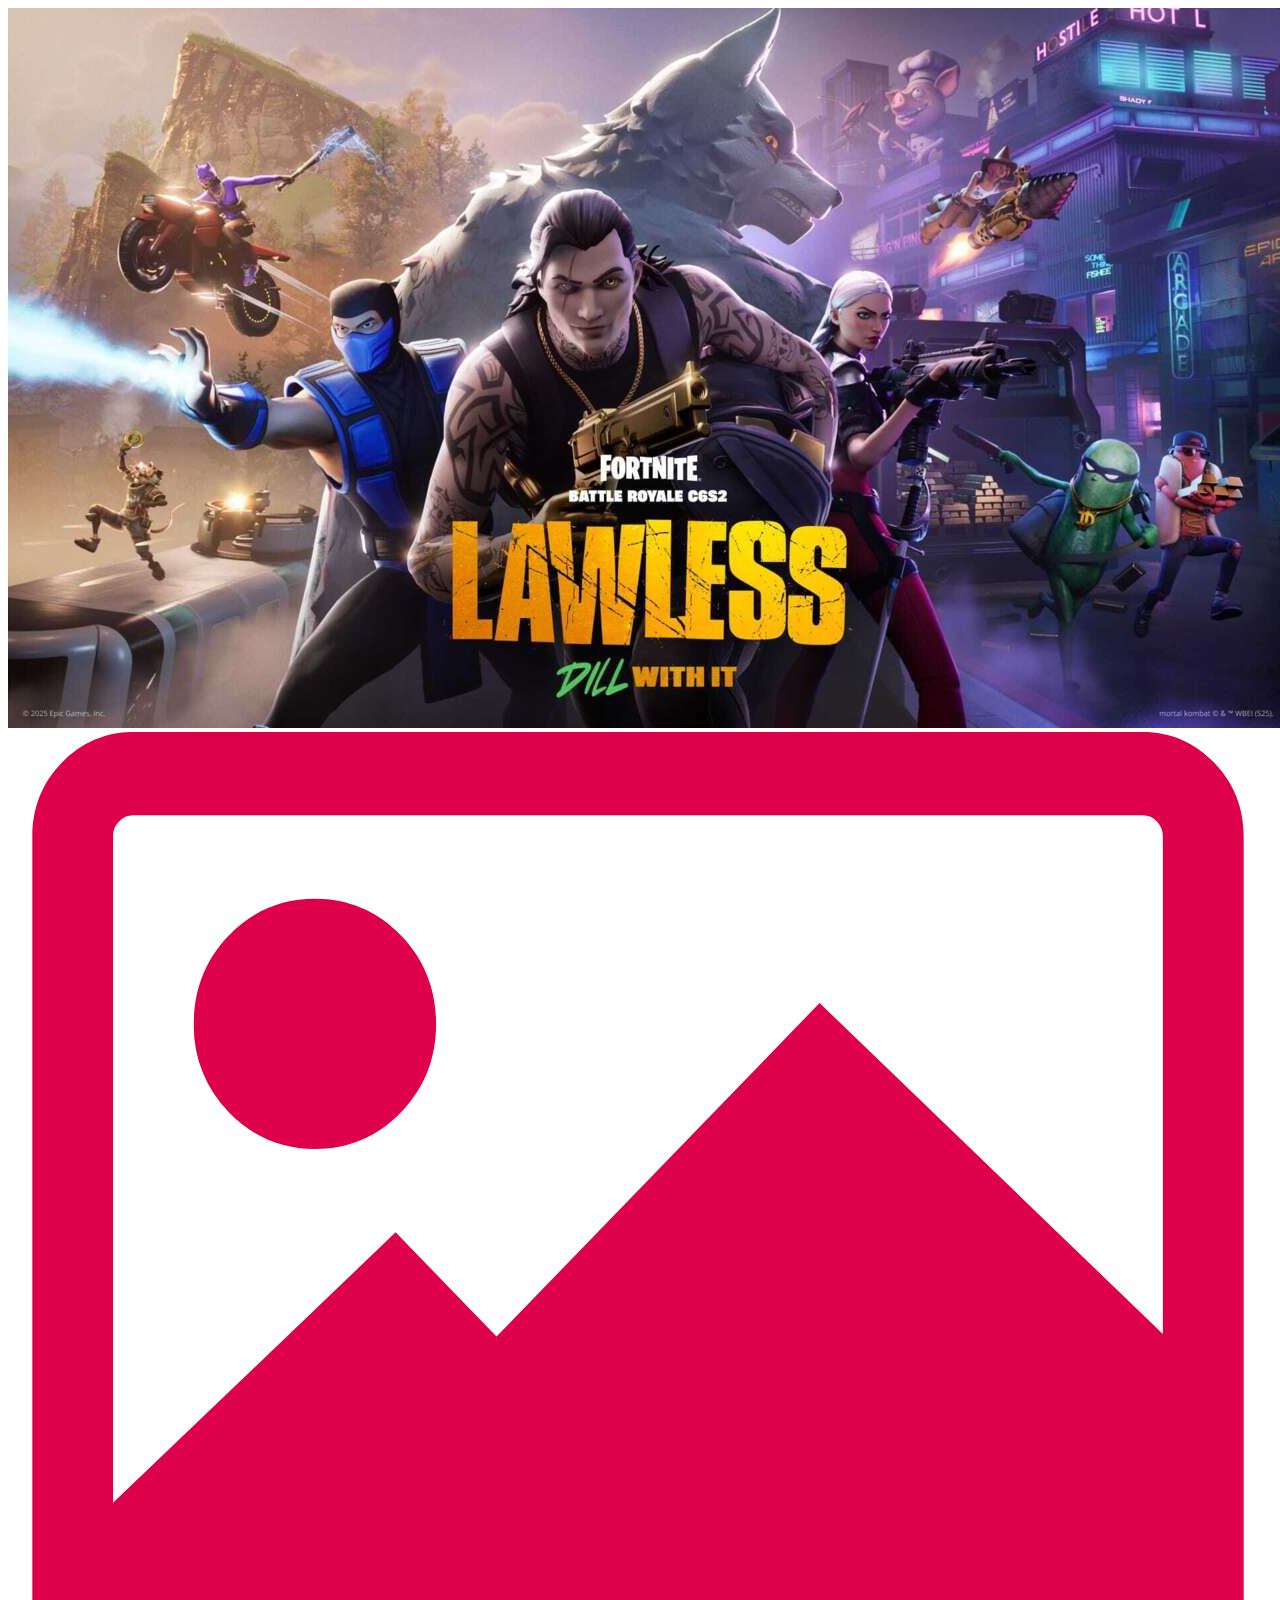
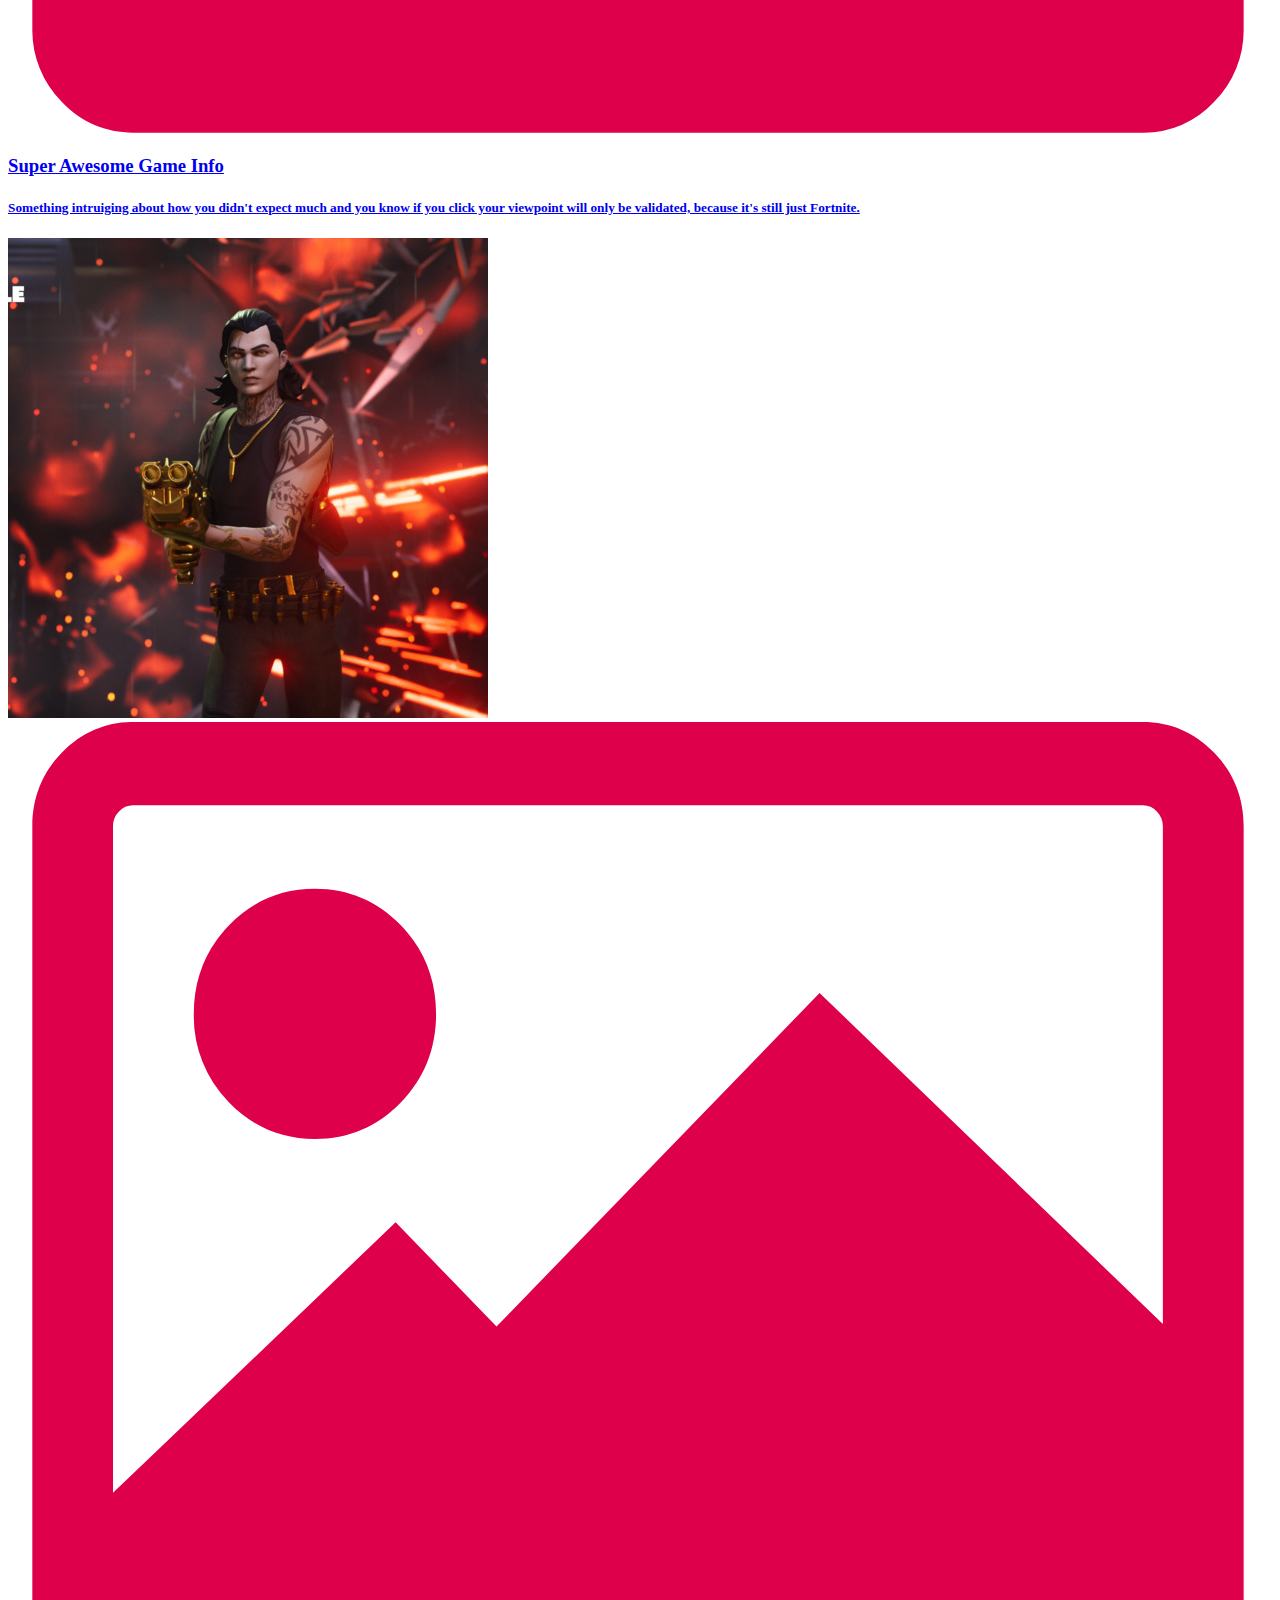
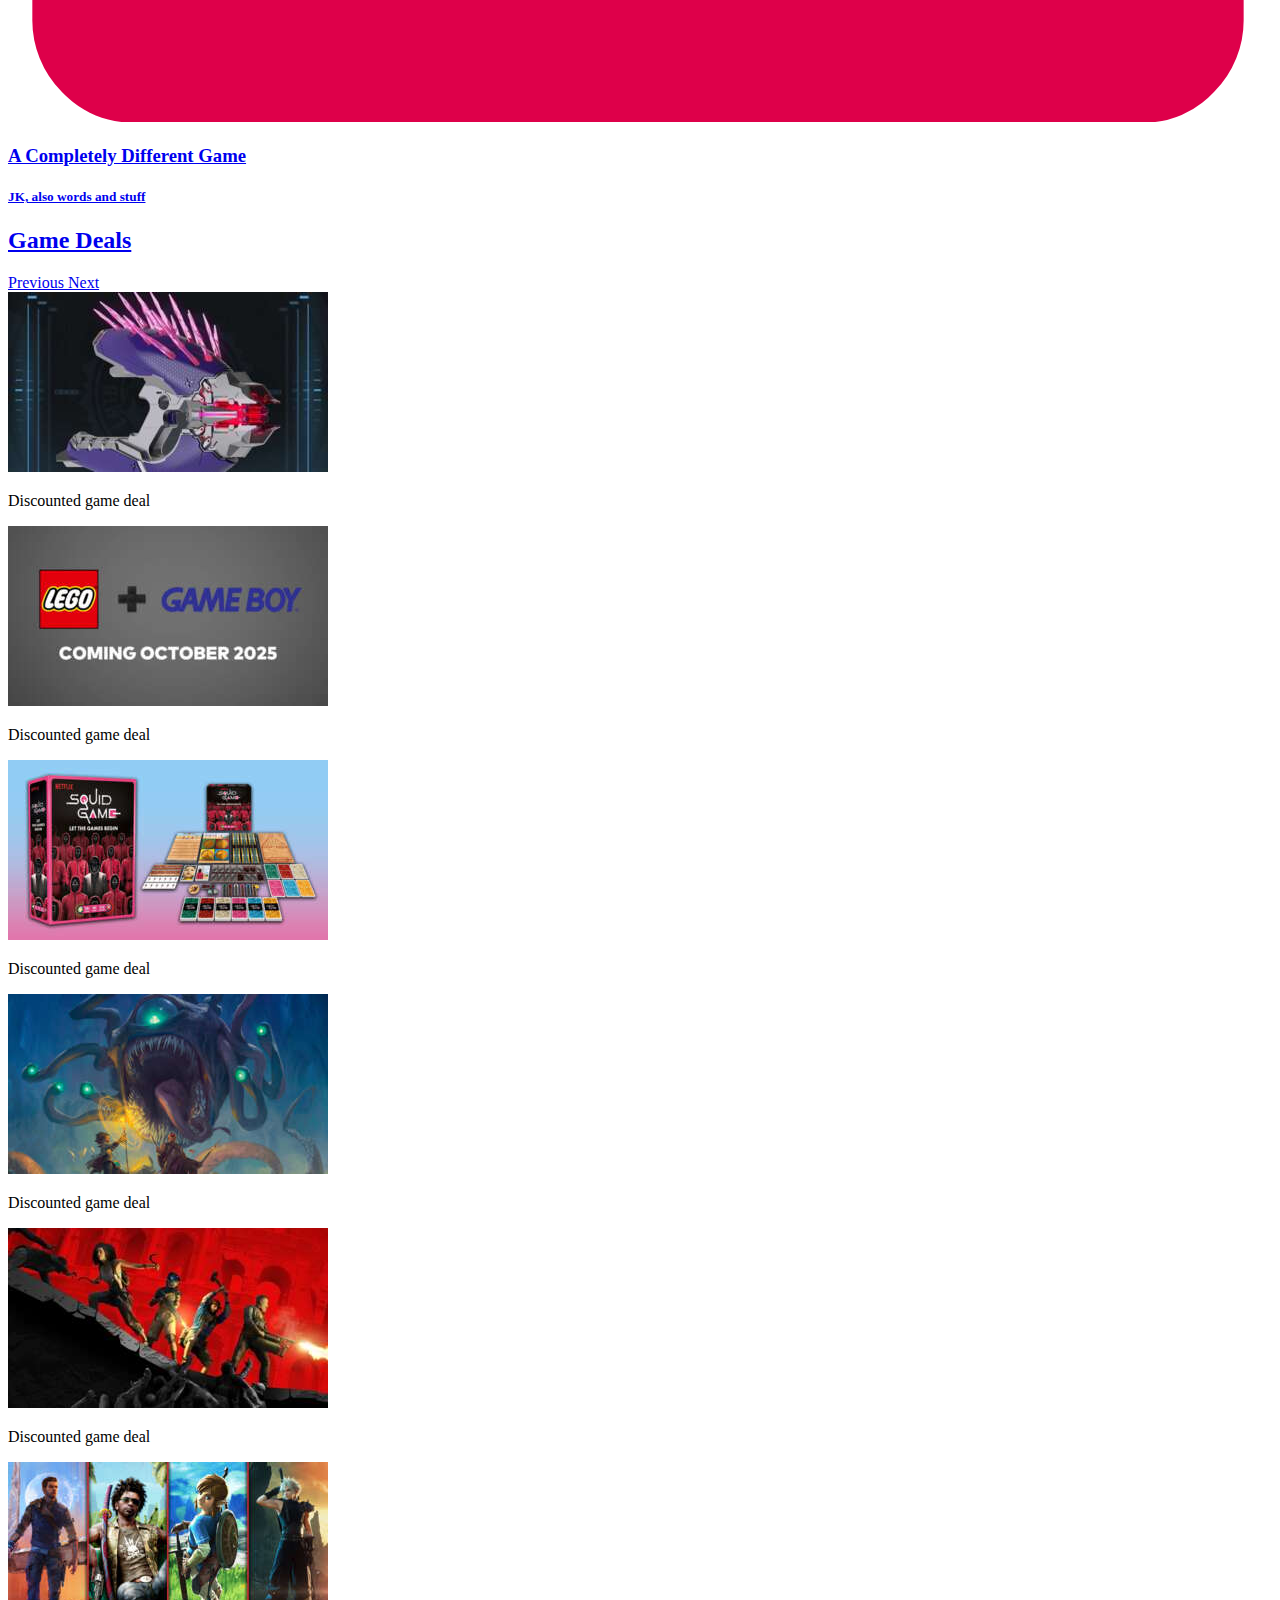
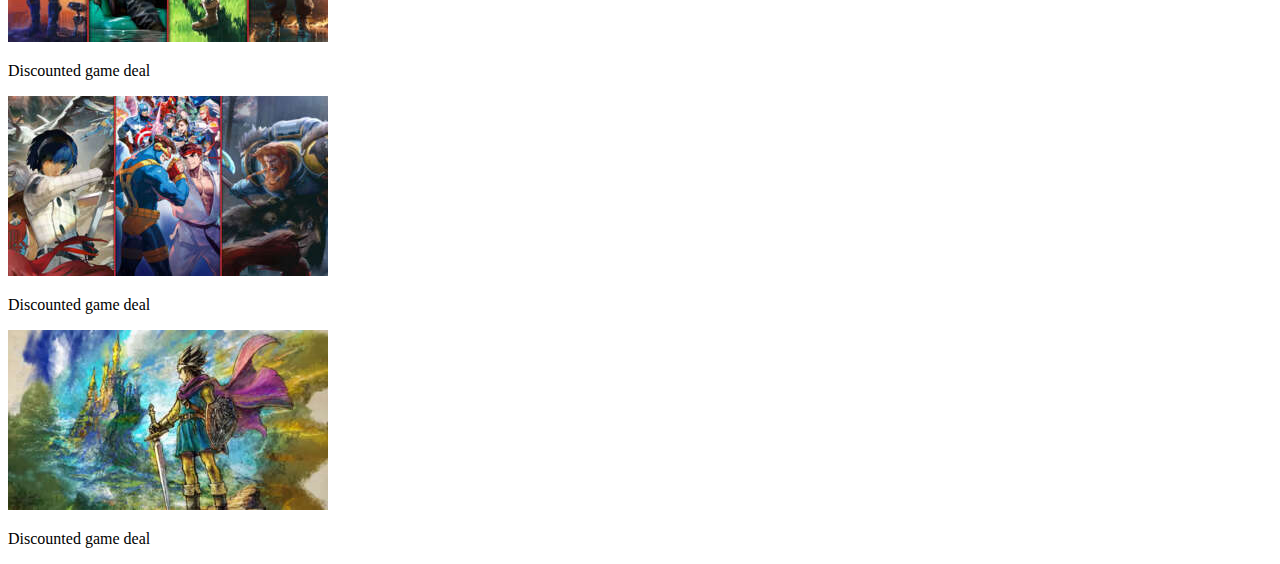
==== commit a0191d12: "Finished deals polished css" ====
--- a/ct-Module05-bootstrap-Assignment02-recreatePage/home.html
+++ b/ct-Module05-bootstrap-Assignment02-recreatePage/home.html
@@ -29,8 +29,8 @@
                 <div class="col-12 col-md-5 d-flex">
                     <a href="#" class="card text-light w-100">
                         <img src="assets/img/gsTopStory02.jpg" class="card-img object-fit-cover img-fluid" alt="card-img-overlay">
-                        <div class="card-img-overlay d-block row">
-                            <div class="img-overlay-icon d-flex flex-column align-content-center justify-content-center align-items-center">
+                        <div class="card-img-overlay d-block overflow-y-hidden">
+                            <div class="img-overlay-icon d-flex flex-column align-content-center justify-content-center align-items-center ">
                                 <!-- gamespot vector img-symbol -->
                                     <svg class="icon" viewBox="0 0 24 19" fill="#de004a">
                                         <path fill-rule="evenodd" d="M21.545 0c.527 0 .979.193 1.354.581.375.388.563.854.563 1.398v15.042a1.94 1.94 0 0 1-.563 1.398 1.815 1.815 0 0 1-1.354.581H2.378c-.527 0-.979-.193-1.354-.581a1.94 1.94 0 0 1-.562-1.398V1.979c0-.544.187-1.01.562-1.398A1.815 1.815 0 0 1 2.378 0h19.167Zm0 1.583H2.378a.36.36 0 0 0-.27.118.387.387 0 0 0-.114.278v12.658L7.36 9.5l1.916 1.98 6.134-6.334 6.518 6.285V1.979c0-.107-.039-.2-.114-.278a.36.36 0 0 0-.27-.118ZM8.128 5.542c0 .66-.223 1.22-.67 1.682-.448.462-.991.693-1.63.693-.64 0-1.182-.23-1.63-.693a2.328 2.328 0 0 1-.67-1.682c0-.66.223-1.221.67-1.683.448-.462.99-.693 1.63-.693.639 0 1.182.231 1.63.693.447.462.67 1.023.67 1.683Z">
@@ -73,54 +73,57 @@
                         <div class="row g-3">
                             <div class="col-3">
                                 <div class="card">
-                                    <a href="#"><img src="assets/img/gsCarousell1.jpg" class="card-img-top" alt="Game 1">
-                                        <div class="card-body">
-                                            <p class="card-text">
-                                                 <a href="#">
-                                                     Discounted game deal
-                                                </a>
-                                            </p>
-                                        </div>
-                                    </a>
-                                </div>
-                                <!-- end card -->
-                            </div>
-                            <div class="col-3">
-                                <div class="card">
-                                    <a href="#"><img src="assets/img/gsCarousell2.jpg" class="card-img-top" alt="Game 2">
-                                    <div class="card-body">
-                                        <p class="card-text">
-                                                 <a href="#">
-                                                     Discounted game deal
-                                                </a>
-                                            </p>
-                                    </div>
-                                </div>
-                                <!-- end card -->
-                            </div>
-                            <div class="col-3">
-                                <div class="card">
-                                    <a href="#"><img src="assets/img/gsCarousell3.jpg" class="card-img-top" alt="Game 3">
-                                    <div class="card-body">
-                                        <p class="card-text">
-                                                 <a href="#">
-                                                     Discounted game deal
-                                                </a>
-                                            </p>
-                                    </div>
-                                </div>
-                                <!-- end card -->
-                            </div>
-                            <div class="col-3">
-                                <div class="card">
-                                    <a href="#"><img src="assets/img/gsCarousell4.jpg" class="card-img-top" alt="Game 4">
-                                    <div class="card-body">
-                                        <p class="card-text">
-                                                 <a href="#">
-                                                     Discounted game deal
-                                                </a>
-                                            </p>
-                                    </div>
+                                    <a onclick="swapMainContent('deals.html')"><img src="assets/img/gsCarousell1.jpg" class="card-img-top"  alt="Game 1">
+                                        <div class="card-body">
+                                            <p class="card-text">
+                                                <a onclick="swapMainContent('deals.html')">
+                                                    Discounted game deal
+                                                </a>
+                                            </p>
+                                        </div>
+                                    </a>
+                                </div>
+                                <!-- end card -->
+                            </div>
+                            <div class="col-3">
+                                <div class="card">
+                                    <a onclick="swapMainContent('deals.html')"><img src="assets/img/gsCarousell2.jpg" class="card-img-top"  alt="Game 2">
+                                        <div class="card-body">
+                                            <p class="card-text">
+                                                <a onclick="swapMainContent('deals.html')">
+                                                    Discounted game deal
+                                                </a>
+                                            </p>
+                                        </div>
+                                    </a>
+                                </div>
+                                <!-- end card -->
+                            </div>
+                            <div class="col-3">
+                                <div class="card">
+                                    <a onclick="swapMainContent('deals.html')"><img src="assets/img/gsCarousell3.jpg" class="card-img-top"  alt="Game 3">
+                                        <div class="card-body">
+                                            <p class="card-text">
+                                                <a onclick="swapMainContent('deals.html')">
+                                                    Discounted game deal
+                                                </a>
+                                            </p>
+                                        </div>
+                                    </a>
+                                </div>
+                                <!-- end card -->
+                            </div>
+                            <div class="col-3">
+                                <div class="card">
+                                    <a onclick="swapMainContent('deals.html')"><img src="assets/img/gsCarousell4.jpg" class="card-img-top"  alt="Game 4">
+                                        <div class="card-body">
+                                            <p class="card-text">
+                                                <a onclick="swapMainContent('deals.html')">
+                                                    Discounted game deal
+                                                </a>
+                                            </p>
+                                        </div>
+                                    </a>
                                 </div>
                                 <!-- end card -->
                             </div>
@@ -131,53 +134,57 @@
                         <div class="row g-3"> <!-- don't switch this -->
                             <div class="col-3"> <!-- and this -->
                                 <div class="card">
-                                    <a href="#"><img src="assets/img/gsCarousell5.jpg" class="card-img-top" alt="Game 4">
-                                    <div class="card-body">
-                                        <p class="card-text">
-                                                 <a href="#">
-                                                     Discounted game deal
-                                                </a>
-                                            </p>
-                                    </div>
-                                </div>
-                                <!-- end card -->
-                            </div>
-                            <div class="col-3">
-                                <div class="card">
-                                    <a href="#"><img src="assets/img/gsCarousell6.jpg" class="card-img-top" alt="Game 6">
-                                    <div class="card-body">
-                                        <p class="card-text">
-                                                 <a href="#">
-                                                     Discounted game deal
-                                                </a>
-                                            </p>
-                                    </div>
-                                </div>
-                                <!-- end card -->
-                            </div>
-                            <div class="col-3">
-                                <div class="card">
-                                    <a href="#"><img src="assets/img/gsCarousell7.jpg" class="card-img-top" alt="Game 7">
-                                    <div class="card-body">
-                                        <p class="card-text">
-                                                 <a href="#">
-                                                     Discounted game deal
-                                                </a>
-                                            </p>
-                                    </div>
-                                </div>
-                                <!-- end card -->
-                            </div>
-                            <div class="col-3">
-                                <div class="card">
-                                    <a href="#"><img src="assets/img/gsCarousell8.jpg" class="card-img-top" alt="Game 8">
-                                    <div class="card-body">
-                                        <p class="card-text">
-                                                 <a href="#">
-                                                     Discounted game deal
-                                                </a>
-                                            </p>
-                                    </div>
+                                    <a onclick="swapMainContent('deals.html')"><img src="assets/img/gsCarousell5.jpg" class="card-img-top"  alt="Game 4">
+                                        <div class="card-body">
+                                            <p class="card-text">
+                                                <a onclick="swapMainContent('deals.html')">
+                                                    Discounted game deal
+                                                </a>
+                                            </p>
+                                        </div>
+                                    </a>
+                                </div>
+                                <!-- end card -->
+                            </div>
+                            <div class="col-3">
+                                <div class="card">
+                                    <a onclick="swapMainContent('deals.html')"><img src="assets/img/gsCarousell6.jpg" class="card-img-top"  alt="Game 6">
+                                        <div class="card-body">
+                                            <p class="card-text">
+                                                <a onclick="swapMainContent('deals.html')">
+                                                    Discounted game deal
+                                                </a>
+                                            </p>
+                                        </div>
+                                    </a>
+                                </div>
+                                <!-- end card -->
+                            </div>
+                            <div class="col-3">
+                                <div class="card">
+                                    <a onclick="swapMainContent('deals.html')"><img src="assets/img/gsCarousell7.jpg" class="card-img-top"  alt="Game 7">
+                                        <div class="card-body">
+                                            <p class="card-text">
+                                                <a onclick="swapMainContent('deals.html')">
+                                                    Discounted game deal
+                                                </a>
+                                            </p>
+                                        </div>
+                                    </a>
+                                </div>
+                                <!-- end card -->
+                            </div>
+                            <div class="col-3">
+                                <div class="card">
+                                    <a onclick="swapMainContent('deals.html')"><img src="assets/img/gsCarousell8.jpg" class="card-img-top"  alt="Game 8">
+                                        <div class="card-body">
+                                            <p class="card-text">
+                                                <a onclick="swapMainContent('deals.html')">
+                                                    Discounted game deal
+                                                </a>
+                                            </p>
+                                        </div>
+                                    </a>
                                 </div>
                                 <!-- end card -->
                             </div>
